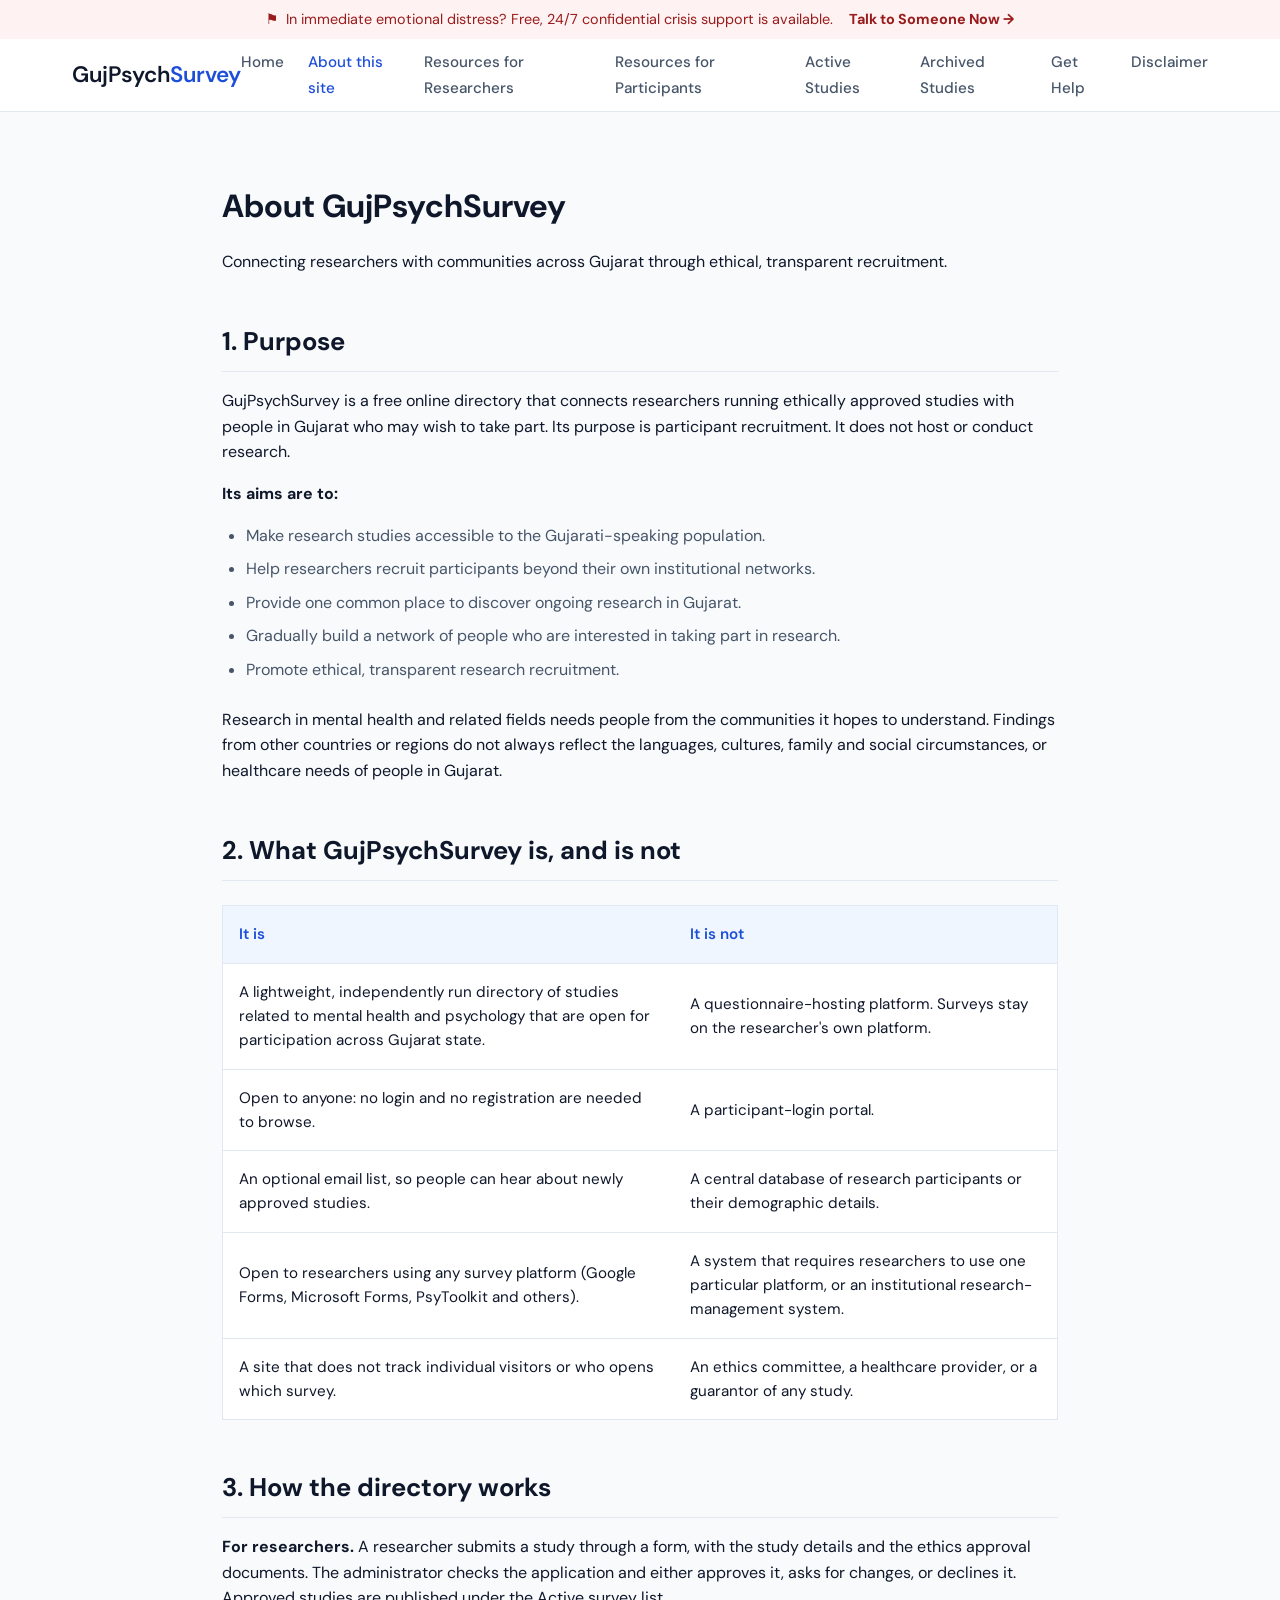
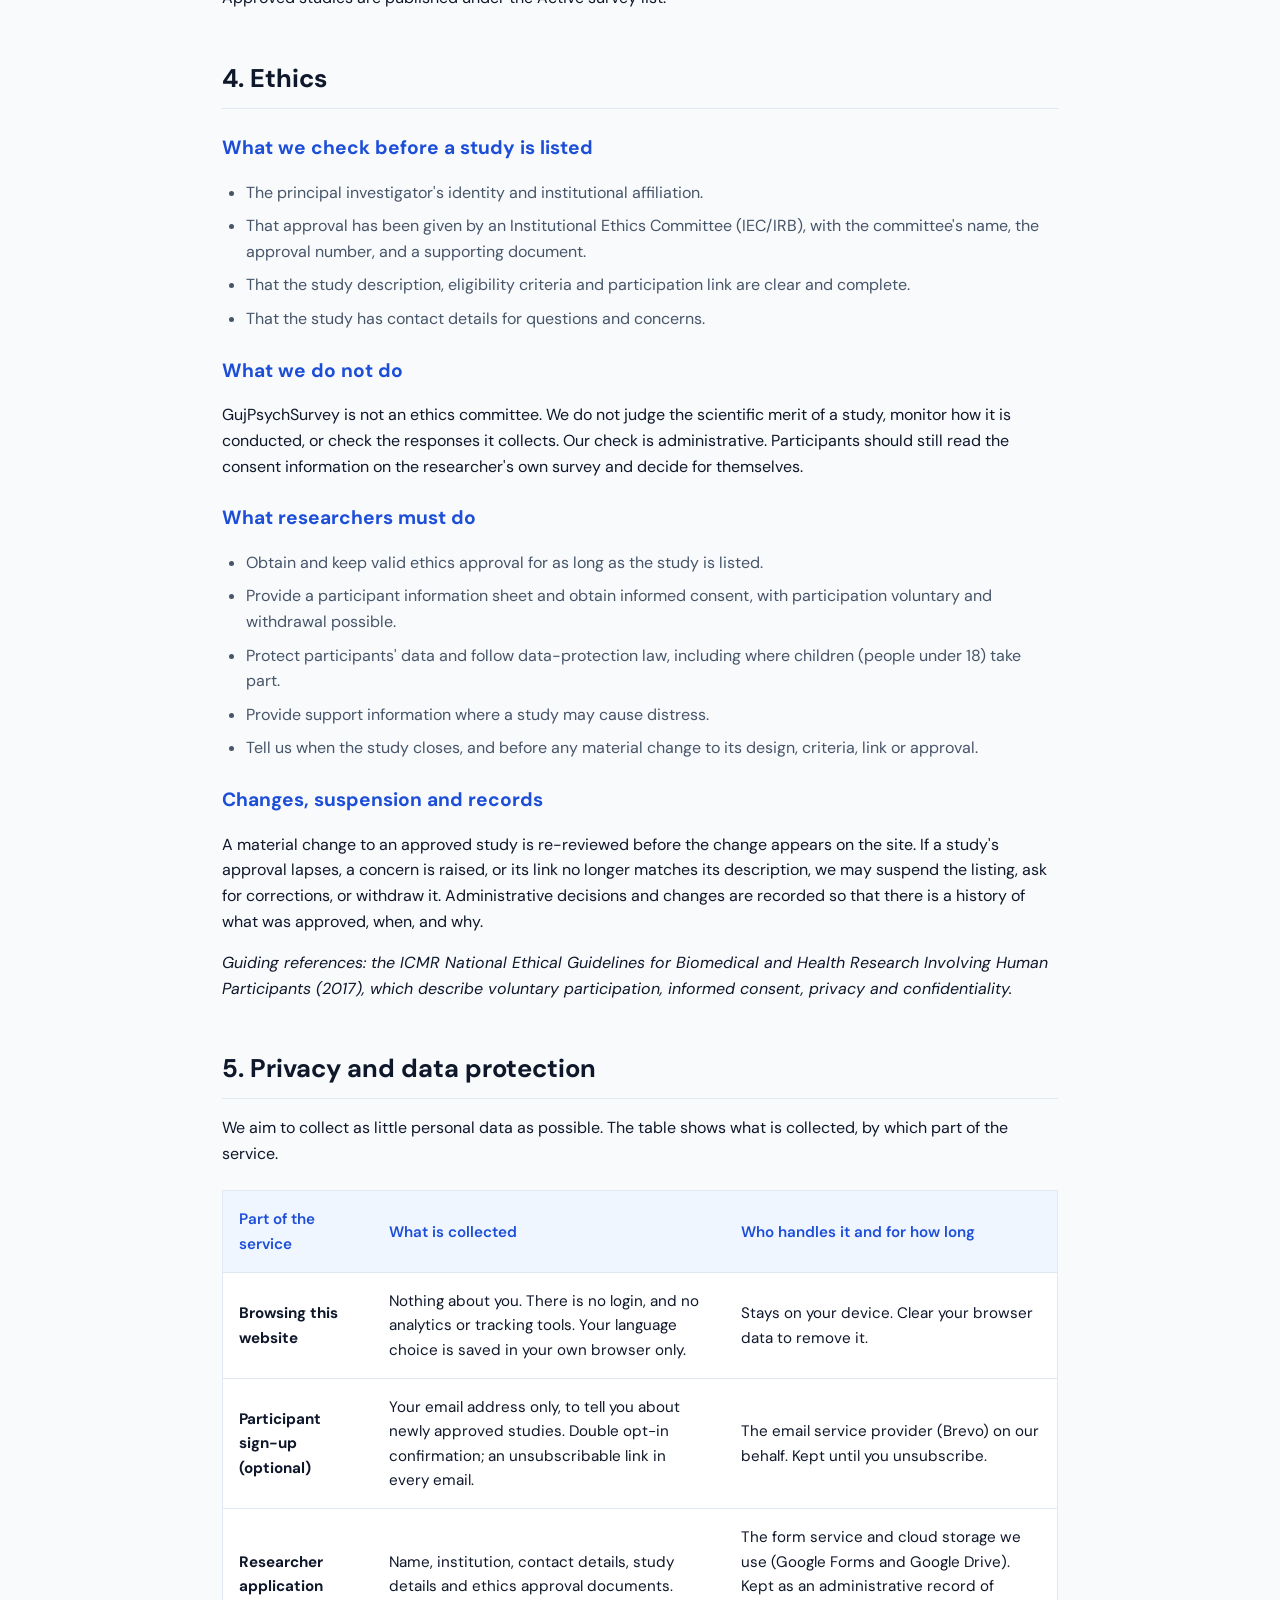
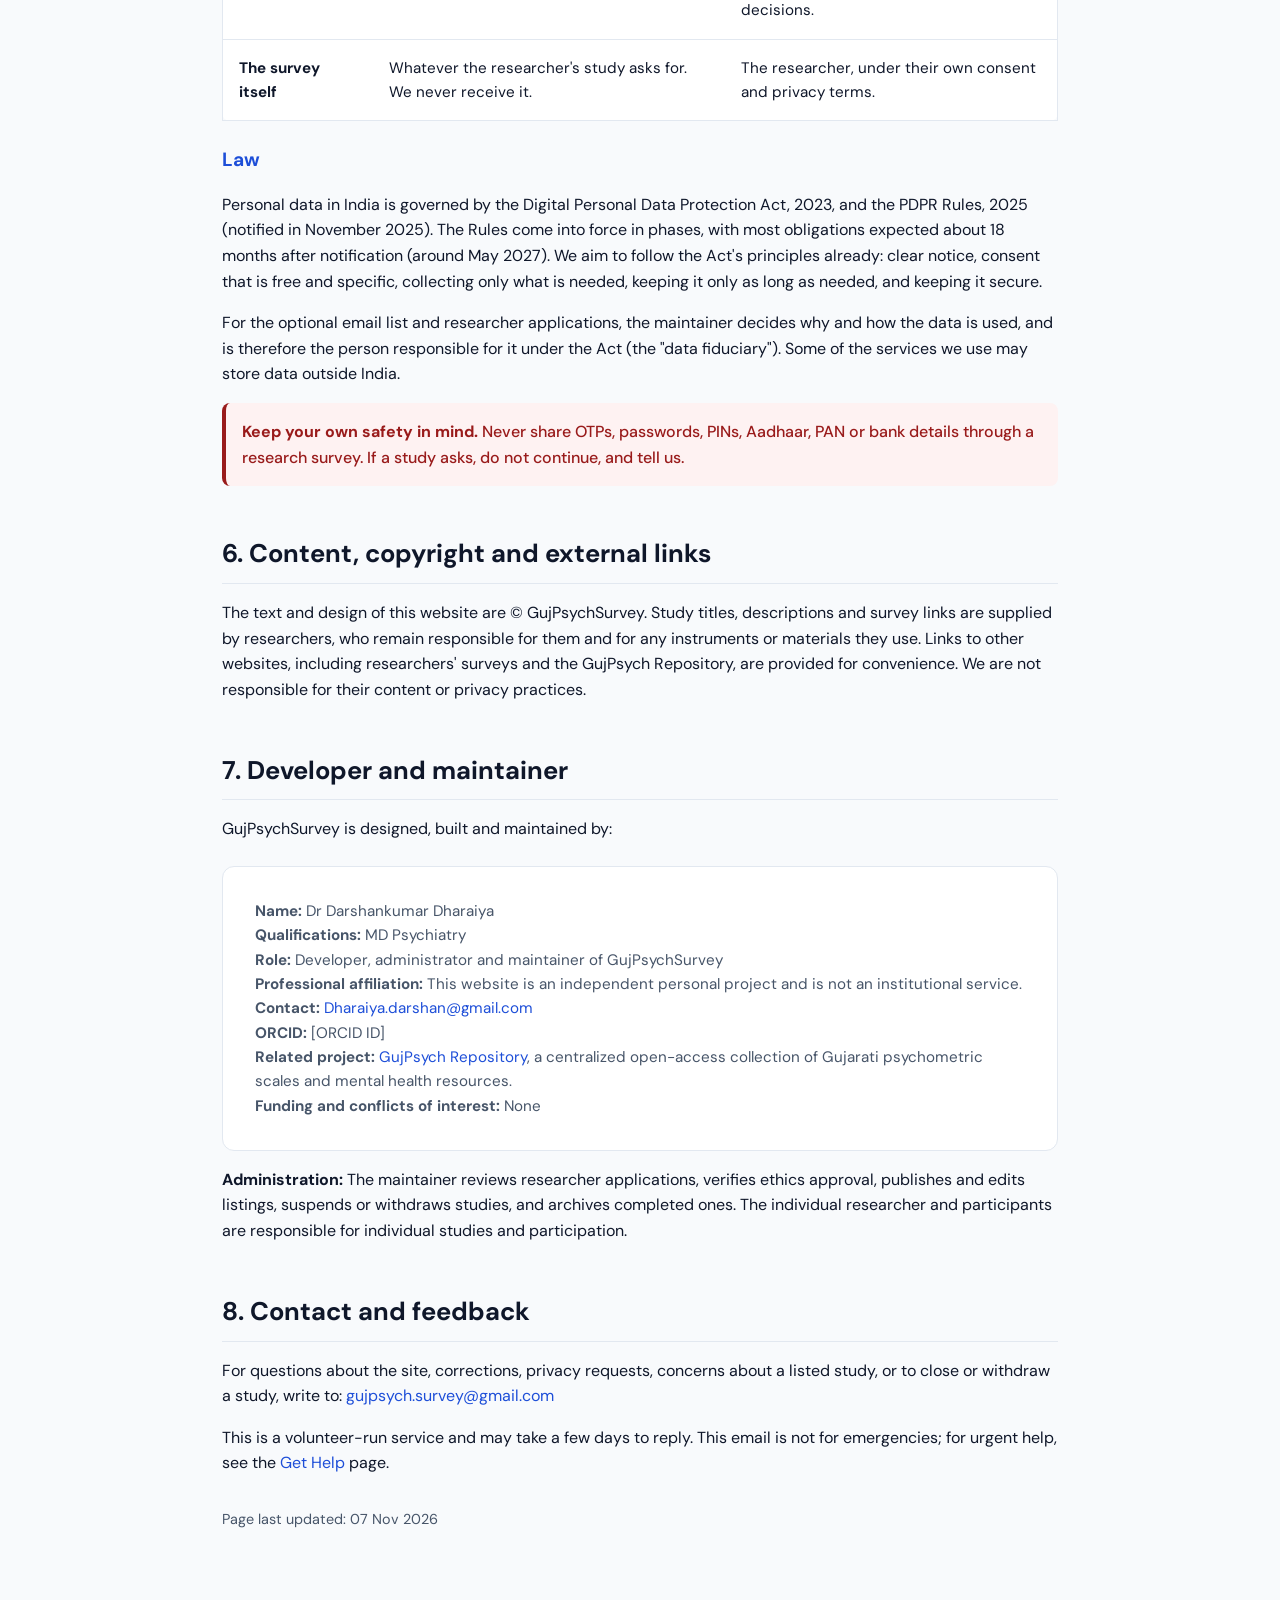
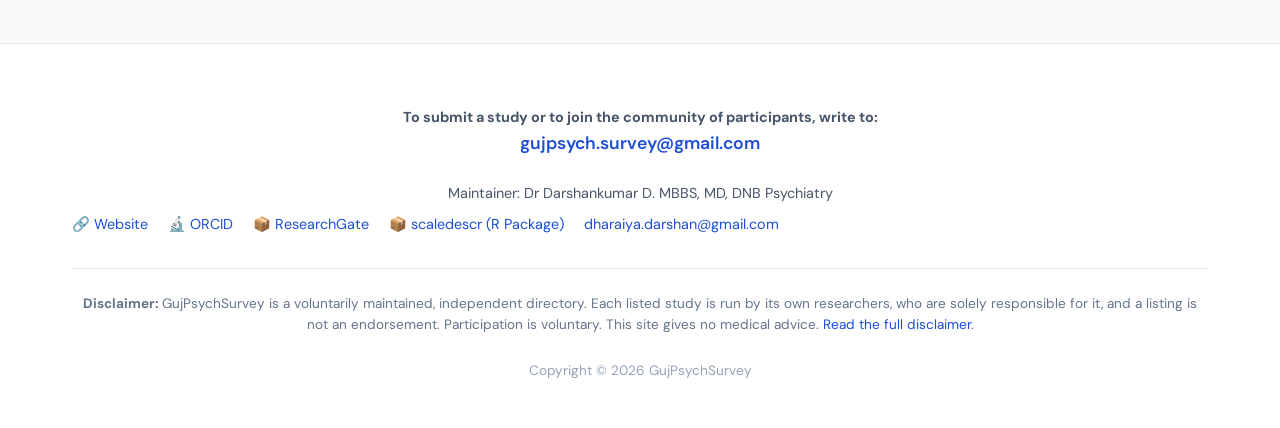
==== about.html @ 5567e86e "site_V_2 trial deployment" ====
<!DOCTYPE html>
<html lang="en">
<head>
<meta charset="UTF-8">
<meta name="viewport" content="width=device-width, initial-scale=1.0">
<title>About This Site — GujPsychSurvey</title>
<link rel="preconnect" href="https://fonts.googleapis.com">
<link rel="preconnect" href="https://fonts.gstatic.com" crossorigin>
<link href="https://fonts.googleapis.com/css2?family=DM+Sans:wght@300;400;500;600;700&display=swap" rel="stylesheet">
<link rel="stylesheet" href="styles.css">
<style>
  /* Custom styles just for the About page to handle tables and lists */
  .content-section { margin-bottom: 3rem; }
  .content-section h2 { font-size: 1.6rem; color: var(--ink); margin-bottom: 1rem; border-bottom: 1px solid var(--line); padding-bottom: 0.5rem; }
  .content-section h3 { font-size: 1.2rem; color: var(--accent); margin-top: 1.5rem; margin-bottom: 0.5rem; }
  .content-section ul { margin-bottom: 1.5rem; padding-left: 1.5rem; color: var(--muted); }
  .content-section li { margin-bottom: 0.5rem; }
  
  /* Responsive Table Styling */
  .table-wrapper { overflow-x: auto; margin: 1.5rem 0; }
  .data-table { width: 100%; border-collapse: collapse; background: var(--surface); border: 1px solid var(--line); border-radius: 8px; }
  .data-table th, .data-table td { padding: 1rem; text-align: left; border-bottom: 1px solid var(--line); font-size: 0.95rem; }
  .data-table th { background: var(--accent-soft); color: var(--accent); font-weight: 600; }
  .data-table tr:last-child td { border-bottom: none; }
</style>
</head>
<body>

<!-- HEADER -->
<div id="nav-placeholder"></div>

<!-- MAIN CONTENT -->
<main>
  <div class="container" style="padding-top: 3rem; padding-bottom: 4rem; max-width: 900px;">
    
    <h1 style="color: var(--ink); margin-bottom: 0.5rem;">About GujPsychSurvey</h1>
    <p class="lead" style="margin-bottom: 3rem;">Connecting researchers with communities across Gujarat through ethical, transparent recruitment.</p>

    <!-- 1. Purpose -->
    <div class="content-section">
      <h2>1. Purpose</h2>
      <p>GujPsychSurvey is a free online directory that connects researchers running ethically approved studies with people in Gujarat who may wish to take part. Its purpose is participant recruitment. It does not host or conduct research.</p>
      <p><strong>Its aims are to:</strong></p>
      <ul>
        <li>Make research studies accessible to the Gujarati-speaking population.</li>
        <li>Help researchers recruit participants beyond their own institutional networks.</li>
        <li>Provide one common place to discover ongoing research in Gujarat.</li>
        <li>Gradually build a network of people who are interested in taking part in research.</li>
        <li>Promote ethical, transparent research recruitment.</li>
      </ul>
      <p>Research in mental health and related fields needs people from the communities it hopes to understand. Findings from other countries or regions do not always reflect the languages, cultures, family and social circumstances, or healthcare needs of people in Gujarat.</p>
    </div>

    <!-- 2. What it is and is not -->
    <div class="content-section">
      <h2>2. What GujPsychSurvey is, and is not</h2>
      <div class="table-wrapper">
        <table class="data-table">
          <thead>
            <tr>
              <th>It is</th>
              <th>It is not</th>
            </tr>
          </thead>
          <tbody>
            <tr>
              <td>A lightweight, independently run directory of studies related to mental health and psychology that are open for participation across Gujarat state.</td>
              <td>A questionnaire-hosting platform. Surveys stay on the researcher's own platform.</td>
            </tr>
            <tr>
              <td>Open to anyone: no login and no registration are needed to browse.</td>
              <td>A participant-login portal.</td>
            </tr>
            <tr>
              <td>An optional email list, so people can hear about newly approved studies.</td>
              <td>A central database of research participants or their demographic details.</td>
            </tr>
            <tr>
              <td>Open to researchers using any survey platform (Google Forms, Microsoft Forms, PsyToolkit and others).</td>
              <td>A system that requires researchers to use one particular platform, or an institutional research-management system.</td>
            </tr>
            <tr>
              <td>A site that does not track individual visitors or who opens which survey.</td>
              <td>An ethics committee, a healthcare provider, or a guarantor of any study.</td>
            </tr>
          </tbody>
        </table>
      </div>
    </div>

    <!-- 3. How it works -->
    <div class="content-section">
      <h2>3. How the directory works</h2>
      <p><strong>For researchers.</strong> A researcher submits a study through a form, with the study details and the ethics approval documents. The administrator checks the application and either approves it, asks for changes, or declines it. Approved studies are published under the Active survey list.</p>
    </div>

    <!-- 4. Ethics -->
    <div class="content-section">
      <h2>4. Ethics</h2>
      
      <h3>What we check before a study is listed</h3>
      <ul>
        <li>The principal investigator's identity and institutional affiliation.</li>
        <li>That approval has been given by an Institutional Ethics Committee (IEC/IRB), with the committee's name, the approval number, and a supporting document.</li>
        <li>That the study description, eligibility criteria and participation link are clear and complete.</li>
        <li>That the study has contact details for questions and concerns.</li>
      </ul>

      <h3>What we do not do</h3>
      <p>GujPsychSurvey is not an ethics committee. We do not judge the scientific merit of a study, monitor how it is conducted, or check the responses it collects. Our check is administrative. Participants should still read the consent information on the researcher's own survey and decide for themselves.</p>

      <h3>What researchers must do</h3>
      <ul>
        <li>Obtain and keep valid ethics approval for as long as the study is listed.</li>
        <li>Provide a participant information sheet and obtain informed consent, with participation voluntary and withdrawal possible.</li>
        <li>Protect participants' data and follow data-protection law, including where children (people under 18) take part.</li>
        <li>Provide support information where a study may cause distress.</li>
        <li>Tell us when the study closes, and before any material change to its design, criteria, link or approval.</li>
      </ul>

      <h3>Changes, suspension and records</h3>
      <p>A material change to an approved study is re-reviewed before the change appears on the site. If a study's approval lapses, a concern is raised, or its link no longer matches its description, we may suspend the listing, ask for corrections, or withdraw it. Administrative decisions and changes are recorded so that there is a history of what was approved, when, and why.</p>
      <p><em>Guiding references: the ICMR National Ethical Guidelines for Biomedical and Health Research Involving Human Participants (2017), which describe voluntary participation, informed consent, privacy and confidentiality.</em></p>
    </div>

    <!-- 5. Privacy -->
    <div class="content-section">
      <h2>5. Privacy and data protection</h2>
      <p>We aim to collect as little personal data as possible. The table shows what is collected, by which part of the service.</p>
      
      <div class="table-wrapper">
        <table class="data-table">
          <thead>
            <tr>
              <th>Part of the service</th>
              <th>What is collected</th>
              <th>Who handles it and for how long</th>
            </tr>
          </thead>
          <tbody>
            <tr>
              <td><strong>Browsing this website</strong></td>
              <td>Nothing about you. There is no login, and no analytics or tracking tools. Your language choice is saved in your own browser only.</td>
              <td>Stays on your device. Clear your browser data to remove it.</td>
            </tr>
            <tr>
              <td><strong>Participant sign-up (optional)</strong></td>
              <td>Your email address only, to tell you about newly approved studies. Double opt-in confirmation; an unsubscribable link in every email.</td>
              <td>The email service provider (Brevo) on our behalf. Kept until you unsubscribe.</td>
            </tr>
            <tr>
              <td><strong>Researcher application</strong></td>
              <td>Name, institution, contact details, study details and ethics approval documents.</td>
              <td>The form service and cloud storage we use (Google Forms and Google Drive). Kept as an administrative record of decisions.</td>
            </tr>
            <tr>
              <td><strong>The survey itself</strong></td>
              <td>Whatever the researcher's study asks for. We never receive it.</td>
              <td>The researcher, under their own consent and privacy terms.</td>
            </tr>
          </tbody>
        </table>
      </div>

      <h3>Law</h3>
      <p>Personal data in India is governed by the Digital Personal Data Protection Act, 2023, and the PDPR Rules, 2025 (notified in November 2025). The Rules come into force in phases, with most obligations expected about 18 months after notification (around May 2027). We aim to follow the Act's principles already: clear notice, consent that is free and specific, collecting only what is needed, keeping it only as long as needed, and keeping it secure.</p>
      <p>For the optional email list and researcher applications, the maintainer decides why and how the data is used, and is therefore the person responsible for it under the Act (the "data fiduciary"). Some of the services we use may store data outside India.</p>
      
      <div style="background: var(--alert-bg); padding: 1rem; border-radius: 8px; border-left: 4px solid var(--alert-ink); margin-top: 1rem;">
        <p style="margin: 0; color: var(--alert-ink); font-weight: 500;"><strong>Keep your own safety in mind.</strong> Never share OTPs, passwords, PINs, Aadhaar, PAN or bank details through a research survey. If a study asks, do not continue, and tell us.</p>
      </div>
    </div>

    <!-- 7. Content & Links -->
    <div class="content-section">
      <h2>6. Content, copyright and external links</h2>
      <p>The text and design of this website are © GujPsychSurvey. Study titles, descriptions and survey links are supplied by researchers, who remain responsible for them and for any instruments or materials they use. Links to other websites, including researchers' surveys and the GujPsych Repository, are provided for convenience. We are not responsible for their content or privacy practices.</p>
    </div>

    <!-- 8. Developer -->
    <div class="content-section">
      <h2>7. Developer and maintainer</h2>
      <p>GujPsychSurvey is designed, built and maintained by:</p>
      
      <div class="step-card" style="margin-top: 1.5rem;">
        <p><strong>Name:</strong> Dr Darshankumar Dharaiya</p>
        <p><strong>Qualifications:</strong> MD Psychiatry</p>
        <p><strong>Role:</strong> Developer, administrator and maintainer of GujPsychSurvey</p>
        <p><strong>Professional affiliation:</strong> This website is an independent personal project and is not an institutional service.</p>
        <p><strong>Contact:</strong> <a href="mailto:Dharaiya.darshan@gmail.com">Dharaiya.darshan@gmail.com</a></p>
        <p><strong>ORCID:</strong> [ORCID ID]</p>
        <p><strong>Related project:</strong> <a href="https://www.gujpsych-repository.com/" target="_blank" rel="noopener">GujPsych Repository</a>, a centralized open-access collection of Gujarati psychometric scales and mental health resources.</p>
        <p><strong>Funding and conflicts of interest:</strong> None</p>
      </div>

      <p style="margin-top: 1rem;"><strong>Administration:</strong> The maintainer reviews researcher applications, verifies ethics approval, publishes and edits listings, suspends or withdraws studies, and archives completed ones. The individual researcher and participants are responsible for individual studies and participation.</p>
    </div>

    <!-- 9. Contact -->
    <div class="content-section">
      <h2>8. Contact and feedback</h2>
      <p>For questions about the site, corrections, privacy requests, concerns about a listed study, or to close or withdraw a study, write to: <a href="mailto:gujpsych.survey@gmail.com">gujpsych.survey@gmail.com</a></p>
      <p>This is a volunteer-run service and may take a few days to reply. This email is not for emergencies; for urgent help, see the <a href="get-help.html">Get Help</a> page.</p>
      <p style="font-size: 0.9rem; color: var(--muted); margin-top: 2rem;">Page last updated: 07 Nov 2026</p>
    </div>

  </div>
</main>

<!-- FOOTER -->
<div id="footer-placeholder"></div>

<!-- Standard Script -->
<script src="script.js"></script>
</body>
</html>
---- styles.css ----
/* ------------------------------------------------------------------
   GujPsychSurvey — Modern Clinical Portal Theme
------------------------------------------------------------------- */
:root {
  /* Colors from screenshot */
  --bg: #f8fafc;            /* Very light cool gray background */
  --surface: #ffffff;
  --ink: #0f172a;           /* Dark navy for headings */
  --muted: #475569;         /* Slate gray for text */
  --accent: #1d4ed8;        /* Clinical blue for primary buttons */
  --accent-hover: #1e40af;
  --accent-soft: #eff6ff;   /* Light blue for tags/badges */
  --line: #e2e8f0;          /* Subtle borders */
  --alert-bg: #fef2f2;      /* Light red for urgent banner */
  --alert-ink: #991b1b;     /* Dark red text */
  
  /* Typography */
  --sans: "DM Sans", system-ui, -apple-system, sans-serif;
  --serif: "Cormorant Garamond", Georgia, serif; /* Kept for larger headings if needed */
  
  --radius: 12px;
  --maxw: 1200px;
}

*, *::before, *::after { box-sizing: border-box; }
html { scroll-behavior: smooth; }
body {
  margin: 0; background: var(--bg); color: var(--ink);
  font-family: var(--sans); font-size: 1rem; line-height: 1.6;
  -webkit-font-smoothing: antialiased;
}

a { color: var(--accent); text-decoration: none; }
a:hover { text-decoration: underline; }

.container { max-width: var(--maxw); margin: 0 auto; padding: 0 2rem; }

/* ---------- Top Alert Bar ---------- */
.top-alert {
  background: var(--alert-bg); color: var(--alert-ink);
  text-align: center; padding: 0.5rem 1rem; font-size: 0.9rem;
  display: flex; align-items: center; justify-content: center; gap: 0.5rem;
}

/* ---------- Header / Nav ---------- */
.site-header { 
  background: var(--surface); 
  border-bottom: 1px solid var(--line);
  position: sticky; top: 0; z-index: 50;
}
.nav-inner { display: flex; align-items: center; justify-content: space-between; min-height: 72px; }
.brand { font-size: 1.4rem; font-weight: 600; color: var(--ink); text-decoration: none; }
.brand em { color: var(--accent); font-style: normal; }

#main-nav ul { display: flex; gap: 1.5rem; list-style: none; margin: 0; padding: 0; }
#main-nav a { color: var(--muted); font-weight: 500; font-size: 0.95rem; text-decoration: none; }
#main-nav a:hover, #main-nav a[aria-current="page"] { color: var(--accent); }
.hamburger { display: none; background: none; border: none; cursor: pointer; }

/* ---------- Hero Section ---------- */
.hero { 
  display: grid; grid-template-columns: 1.2fr 0.8fr; gap: 3rem; 
  padding: 4rem 0; align-items: center; 
}
.hero-tag {
  display: inline-flex; align-items: center; gap: 0.5rem;
  background: var(--accent-soft); color: var(--accent);
  font-size: 0.85rem; font-weight: 600; padding: 0.4rem 1rem; 
  border-radius: 999px; margin-bottom: 1.5rem; border: 1px solid #bfdbfe;
}
.hero h1 { font-size: clamp(2.2rem, 4vw, 3.2rem); line-height: 1.15; margin: 0 0 1rem; font-weight: 700; letter-spacing: -0.02em; }
.hero p.lead { font-size: 1.15rem; color: var(--muted); margin: 0 0 2rem; max-width: 90%; }
.hero-actions { display: flex; gap: 1rem; flex-wrap: wrap; margin-bottom: 1.5rem; }

/* Buttons */
.btn-primary, .btn-secondary {
  display: inline-flex; align-items: center; justify-content: center;
  padding: 0.75rem 1.5rem; border-radius: 8px; font-weight: 600;
  text-decoration: none; transition: all 0.2s; font-size: 1rem;
}
.btn-primary { background: var(--accent); color: #fff; border: 1px solid var(--accent); }
.btn-primary:hover { background: var(--accent-hover); text-decoration: none; }
.btn-secondary { background: transparent; color: var(--accent); border: 1px solid var(--accent); }
.btn-secondary:hover { background: var(--accent-soft); text-decoration: none; }

.hero-badges { display: flex; gap: 1rem; font-size: 0.85rem; color: var(--muted); }
.hero-badges span { display: flex; align-items: center; gap: 0.4rem; }
.hero-badges span::before { content: "✓"; color: #10b981; font-weight: bold; }

/* Mockup Abstract Block (Right side of hero) */
.hero-mockup {
  background: var(--surface); border: 1px solid var(--line);
  border-radius: var(--radius); padding: 1.5rem; box-shadow: 0 4px 6px -1px rgba(0,0,0,0.05);
}
.mockup-bar { height: 12px; background: var(--line); border-radius: 4px; margin-bottom: 1rem; }
.mockup-bar.w-75 { width: 75%; }
.mockup-bar.w-50 { width: 50%; }
.mockup-bar.w-100 { width: 100%; }
.mockup-meta { display: flex; justify-content: space-between; font-size: 0.75rem; color: var(--muted); margin-top: 1.5rem; }

/* ---------- Stats Grid ---------- */
.stats-section { padding: 2rem 0; border-top: 1px solid var(--line); border-bottom: 1px solid var(--line); background: var(--surface); }
.stats-grid { display: grid; grid-template-columns: repeat(4, 1fr); gap: 1.5rem; text-align: center; }
.stat-card { padding: 1rem; }
.stat-number { font-size: 2rem; font-weight: 700; color: var(--accent); line-height: 1; margin-bottom: 0.5rem; }
.stat-label { font-size: 0.9rem; color: var(--muted); font-weight: 500; }

/* ---------- Search Bar ---------- */
.search-section { padding: 3rem 0; text-align: center; }
.search-section h3 { margin-bottom: 1rem; font-weight: 600; }
.search-wrapper { 
  display: flex; max-width: 700px; margin: 0 auto; 
  background: var(--surface); border: 1px solid var(--line); 
  border-radius: 999px; padding: 0.5rem; box-shadow: 0 2px 4px rgba(0,0,0,0.02);
}
.search-wrapper input { 
  flex: 1; border: none; background: transparent; padding: 0.75rem 1rem; 
  font-size: 1rem; outline: none; font-family: inherit;
}
.search-wrapper button { padding: 0.75rem 2rem; border-radius: 999px; }

/* ---------- How It Works ---------- */
.how-it-works { padding: 4rem 0; }
.section-title { text-align: center; margin-bottom: 3rem; }
.section-title h2 { font-size: 1.8rem; margin-bottom: 0.5rem; }
.section-title p { color: var(--muted); font-size: 1.1rem; }
.steps-grid { display: grid; grid-template-columns: repeat(3, 1fr); gap: 2rem; }
.step-card {
  background: var(--surface); border: 1px solid var(--line);
  border-radius: var(--radius); padding: 2rem; position: relative;
}
.step-num {
  width: 32px; height: 32px; background: var(--accent-soft); color: var(--accent);
  border-radius: 50%; display: flex; align-items: center; justify-content: center;
  font-weight: 700; margin-bottom: 1rem;
}
.step-card h3 { font-size: 1.2rem; margin: 0 0 0.5rem; }
.step-card p { font-size: 0.95rem; color: var(--muted); margin: 0; }

/* ---------- Featured Research ---------- */
.featured-section { padding: 3rem 0 5rem; border-top: 1px solid var(--line); }
.featured-header { display: flex; justify-content: space-between; align-items: flex-end; margin-bottom: 2rem; }
.featured-header h2 { margin: 0 0 0.5rem; font-size: 1.8rem; }
.featured-header p { margin: 0; color: var(--muted); }
.featured-header a { font-weight: 500; font-size: 0.95rem; }
.empty-state { 
  background: var(--surface); border: 1px dashed var(--line); 
  border-radius: var(--radius); padding: 3rem; text-align: center; color: var(--muted); 
}

/* ---------- Footer ---------- */
.site-footer { background: var(--surface); border-top: 1px solid var(--line); padding: 3rem 0; text-align: center; color: var(--muted); font-size: 0.9rem; }

/* Responsive */
@media (max-width: 900px) {
  .hero { grid-template-columns: 1fr; text-align: center; }
  .hero-badges { justify-content: center; }
  .hero-actions { justify-content: center; }
  .hero-mockup { display: none; }
  .stats-grid { grid-template-columns: repeat(2, 1fr); }
  .steps-grid { grid-template-columns: 1fr; }
  .featured-header { flex-direction: column; align-items: flex-start; gap: 1rem; }
}

@media (max-width: 768px) {
  .hamburger { display: block; }
  #main-nav { display: none; position: absolute; top: 100%; left: 0; right: 0; background: var(--surface); padding: 1rem; border-bottom: 1px solid var(--line); }
  #main-nav.open { display: block; }
  #main-nav ul { flex-direction: column; gap: 1rem; }
}

/* ---------- Footer ---------- */
.site-footer { 
  background: var(--surface); 
  border-top: 1px solid var(--line); 
  padding: 3rem 0 2rem; 
  color: var(--muted); 
  font-size: 0.9rem; 
  line-height: 1.6;
}

.site-footer a { 
  color: var(--accent); 
  text-decoration: none; 
}
.site-footer a:hover { 
  text-decoration: underline; 
}

.footer-top {
  margin-bottom: 1.5rem;
}

.footer-email {
  font-size: 1.1rem;
  font-weight: 600;
}

.footer-maintainer {
  margin-bottom: 1.5rem;
  padding-bottom: 1.5rem;
  border-bottom: 1px solid var(--line);
}

.footer-maintainer p {
  margin: 0 0 0.5rem 0;
}

.footer-links { 
  display: flex; 
  flex-wrap: wrap; 
  gap: 0.75rem 1.25rem; 
  margin-top: 0.5rem;
}

.footer-disclaimer {
  font-size: 0.85rem;
  color: #64748b; /* Slightly lighter gray for legal text */
  margin-bottom: 1.5rem;
}

.footer-bottom {
  text-align: center;
  font-size: 0.85rem;
  color: #94a3b8;
}
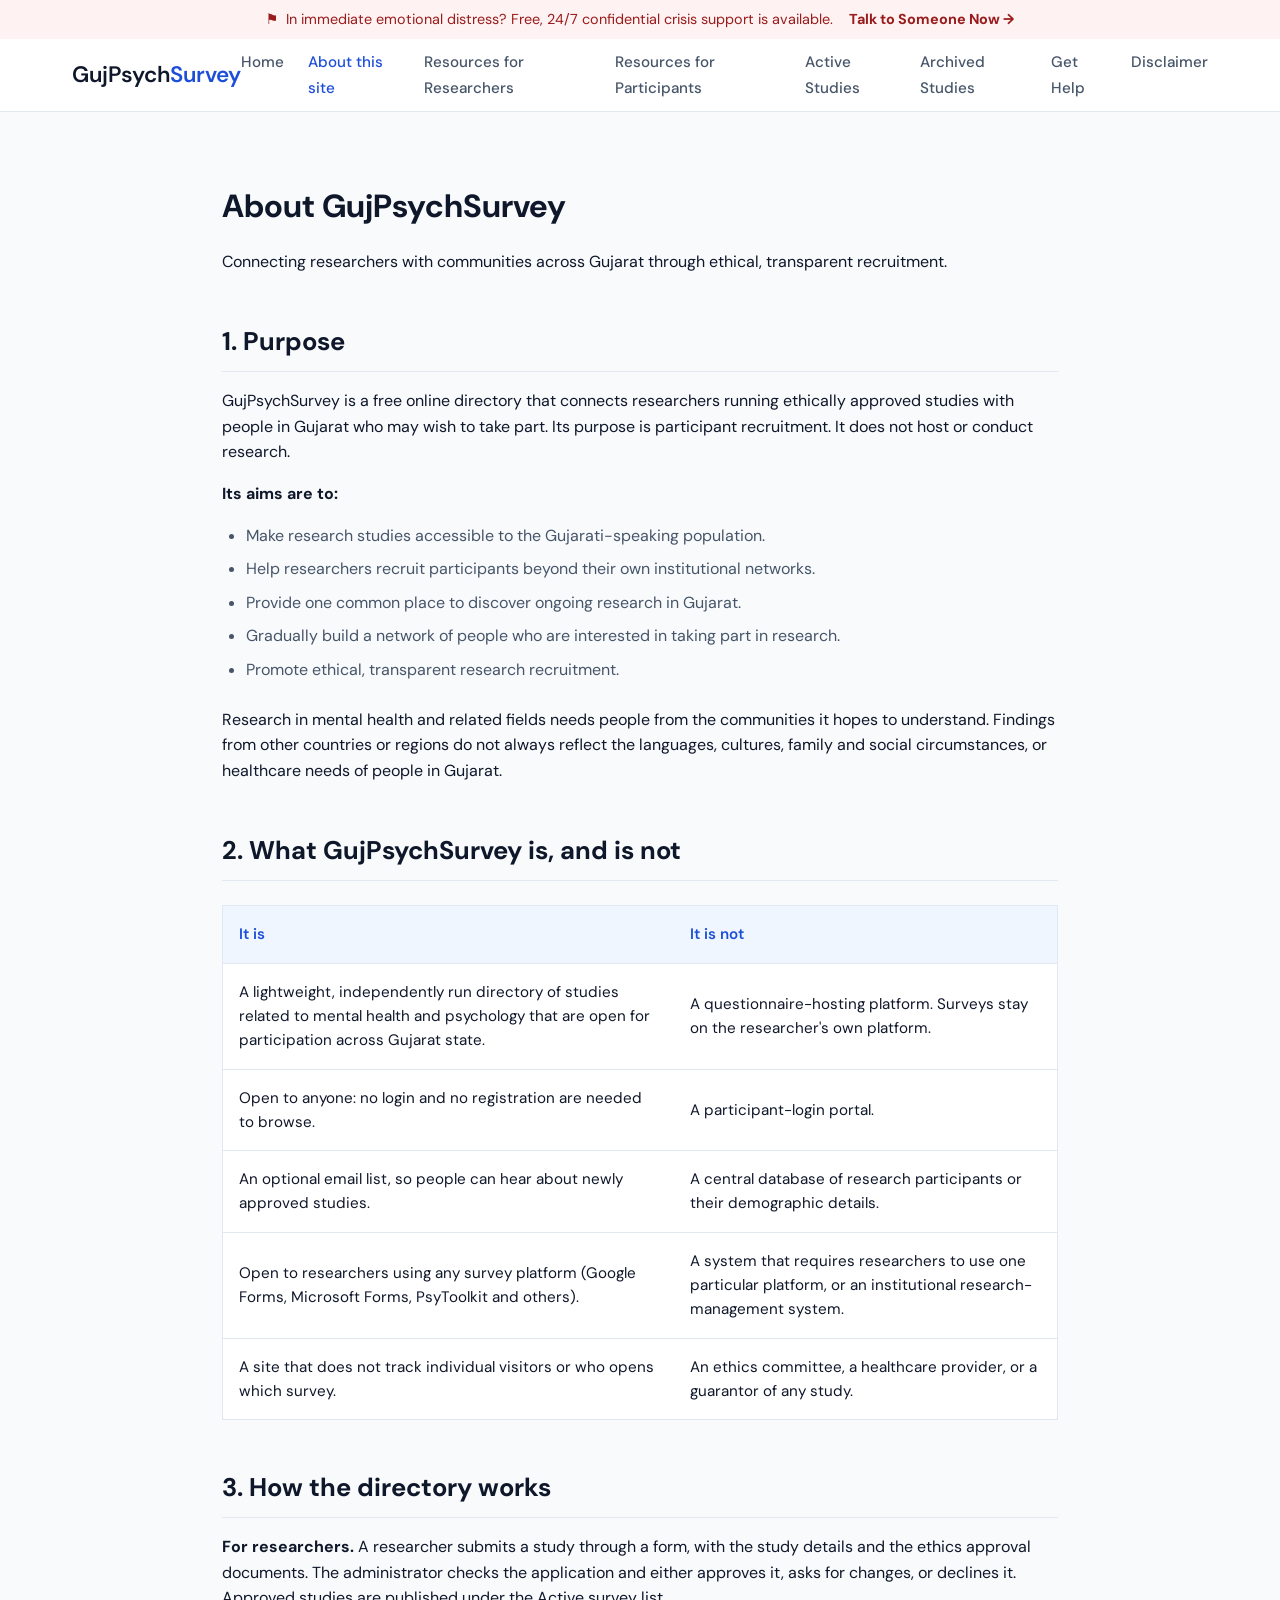
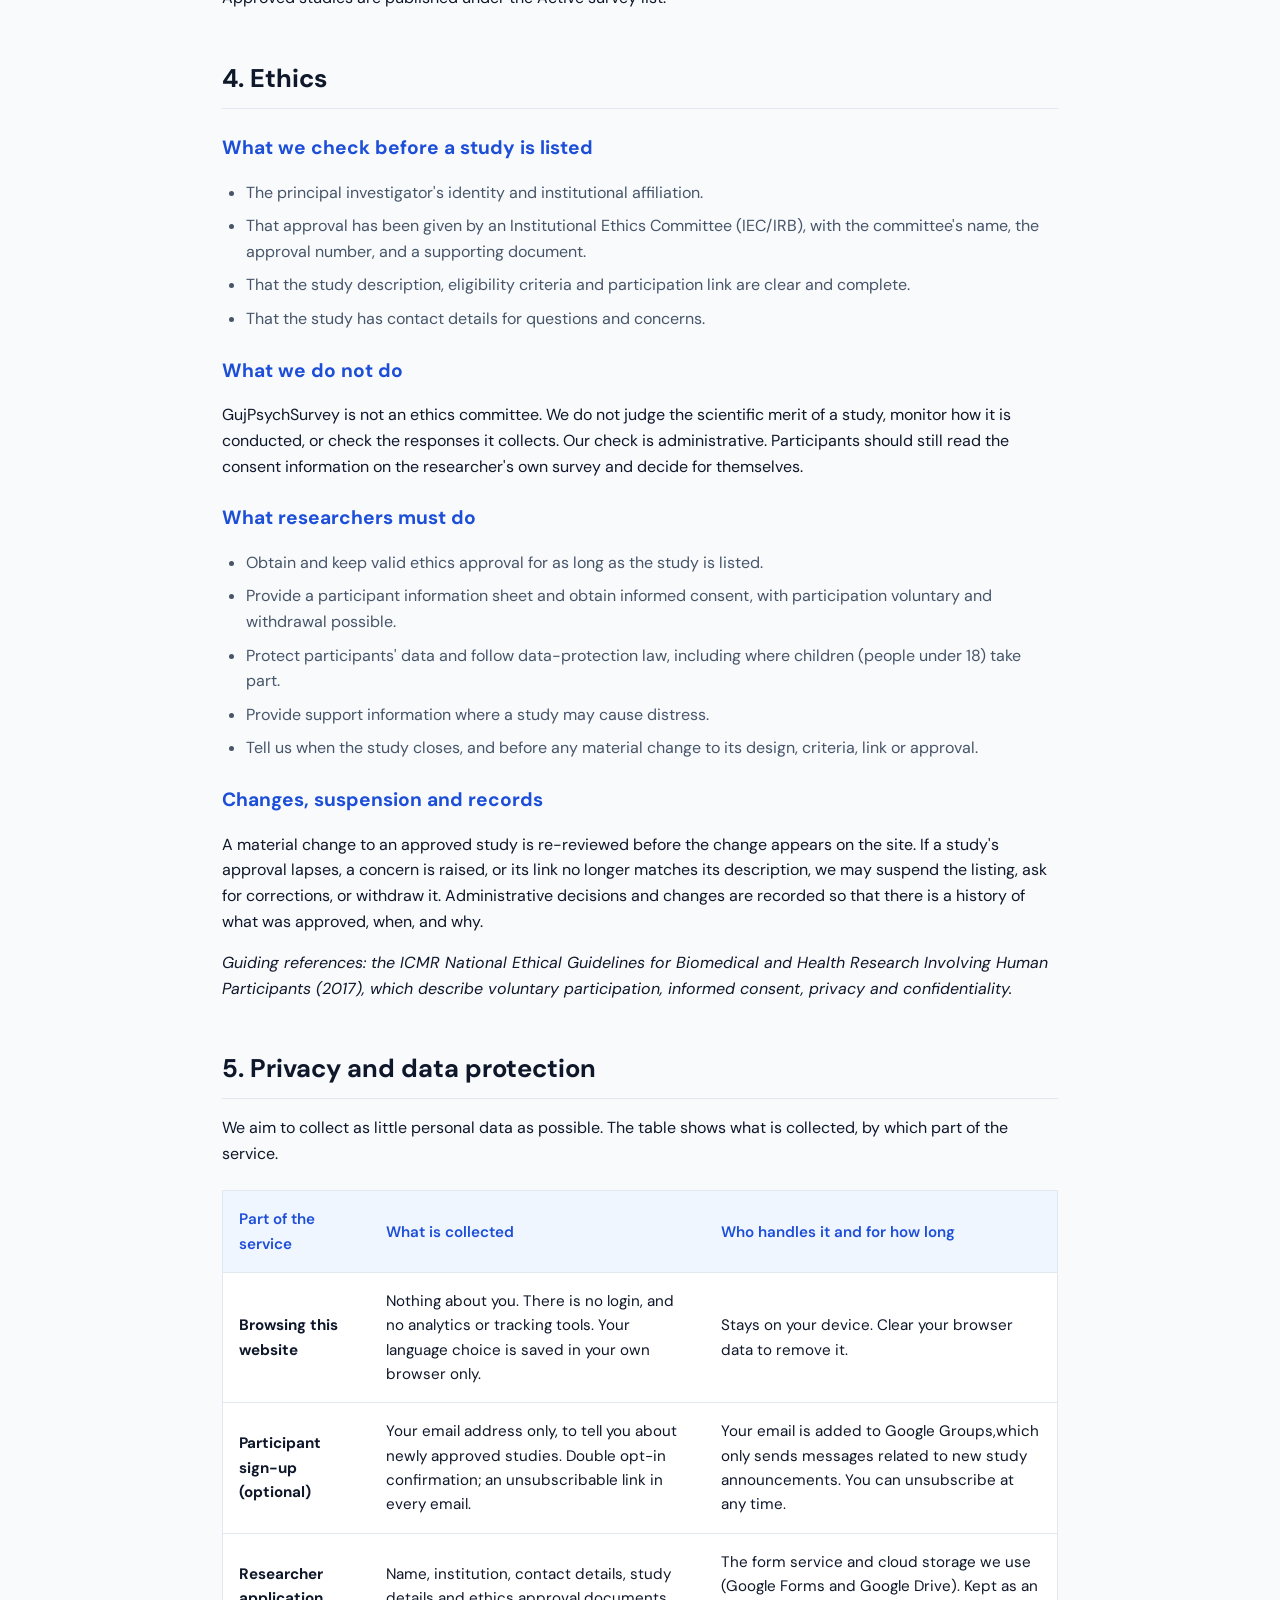
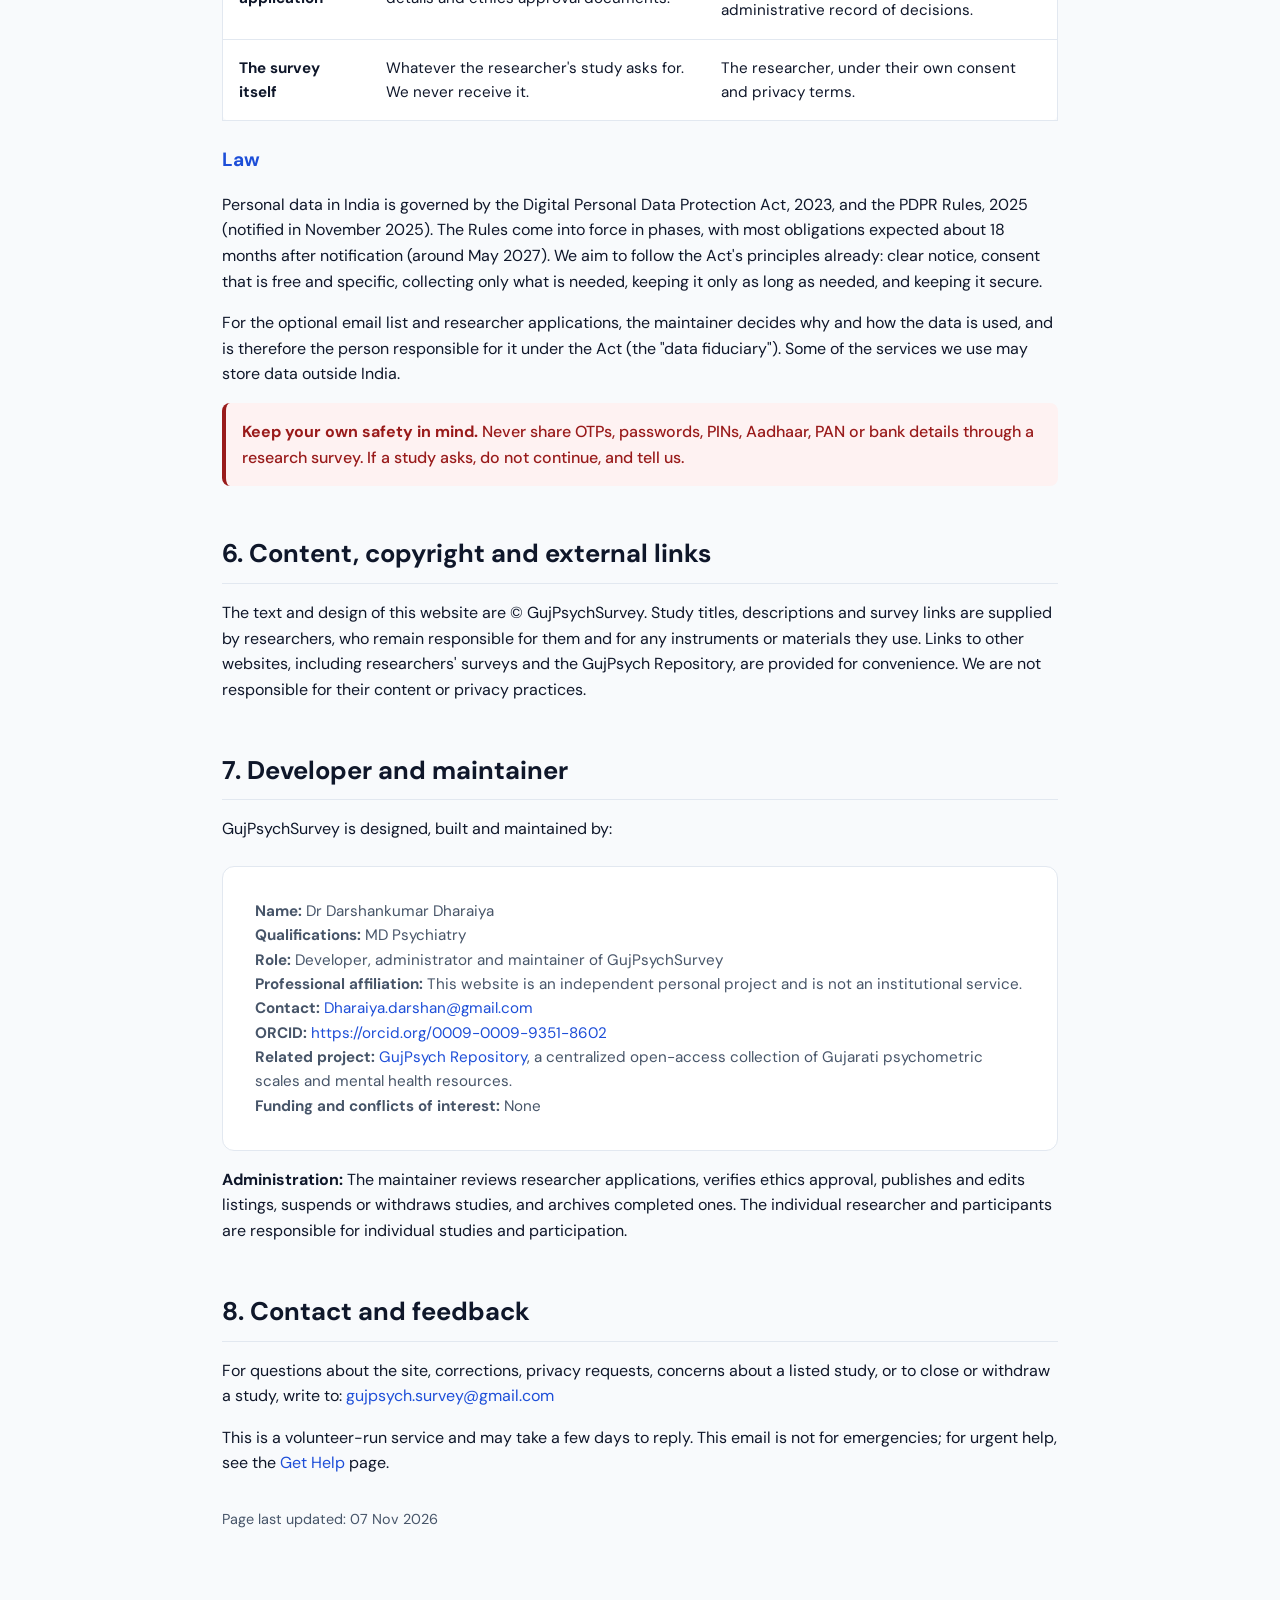
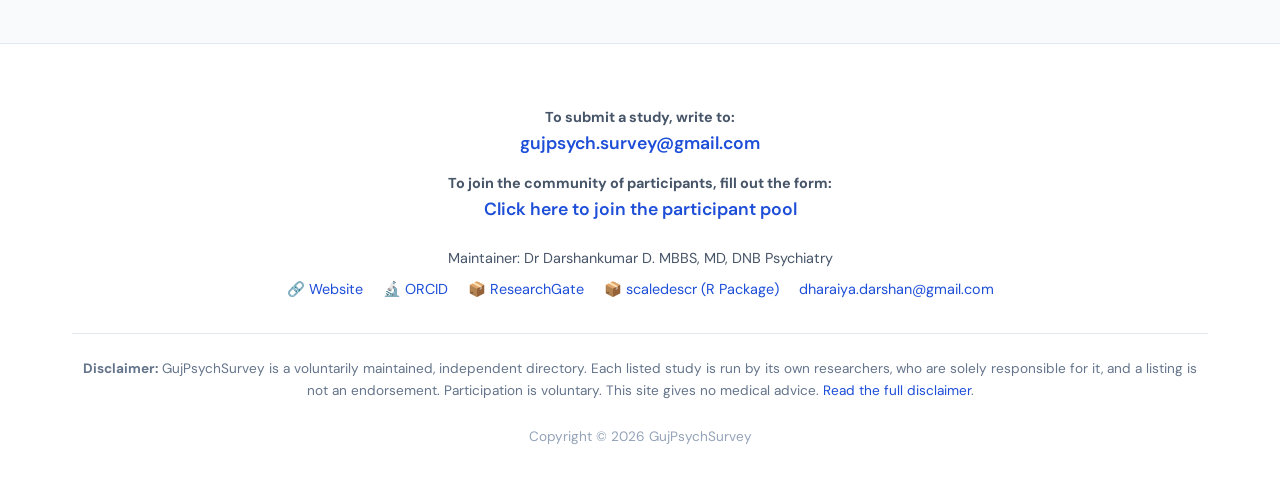
==== commit 6d911d54: "ORCID ID and Info for participant ORCID ID link in both, Info for participant table edited in about" ====
--- a/about.html
+++ b/about.html
@@ -146,7 +146,7 @@
             <tr>
               <td><strong>Participant sign-up (optional)</strong></td>
               <td>Your email address only, to tell you about newly approved studies. Double opt-in confirmation; an unsubscribable link in every email.</td>
-              <td>The email service provider (Brevo) on our behalf. Kept until you unsubscribe.</td>
+              <td>Your email is added to Google Groups,which only sends messages related to new study announcements. You can unsubscribe at any time.</td>
             </tr>
             <tr>
               <td><strong>Researcher application</strong></td>
@@ -188,7 +188,7 @@
         <p><strong>Role:</strong> Developer, administrator and maintainer of GujPsychSurvey</p>
         <p><strong>Professional affiliation:</strong> This website is an independent personal project and is not an institutional service.</p>
         <p><strong>Contact:</strong> <a href="mailto:Dharaiya.darshan@gmail.com">Dharaiya.darshan@gmail.com</a></p>
-        <p><strong>ORCID:</strong> [ORCID ID]</p>
+        <p><strong>ORCID:</strong> <a href="https://orcid.org/0009-0009-9351-8602" target="_blank" rel="noopener">https://orcid.org/0009-0009-9351-8602</a></p>
         <p><strong>Related project:</strong> <a href="https://www.gujpsych-repository.com/" target="_blank" rel="noopener">GujPsych Repository</a>, a centralized open-access collection of Gujarati psychometric scales and mental health resources.</p>
         <p><strong>Funding and conflicts of interest:</strong> None</p>
       </div>
--- a/styles.css
+++ b/styles.css
@@ -59,8 +59,13 @@
 
 /* ---------- Hero Section ---------- */
 .hero { 
-  display: grid; grid-template-columns: 1.2fr 0.8fr; gap: 3rem; 
-  padding: 4rem 0; align-items: center; 
+  display: flex;
+  flex-direction: column;
+  align-items: center;
+  text-align: center;
+  padding: 4rem 0; 
+  max-width: 800px; /* This keeps the text from stretching too wide */
+  margin: 0 auto;   /* This centers the whole block on the page */
 }
 .hero-tag {
   display: inline-flex; align-items: center; gap: 0.5rem;
@@ -70,8 +75,13 @@
 }
 .hero h1 { font-size: clamp(2.2rem, 4vw, 3.2rem); line-height: 1.15; margin: 0 0 1rem; font-weight: 700; letter-spacing: -0.02em; }
 .hero p.lead { font-size: 1.15rem; color: var(--muted); margin: 0 0 2rem; max-width: 90%; }
-.hero-actions { display: flex; gap: 1rem; flex-wrap: wrap; margin-bottom: 1.5rem; }
-
+.hero-actions { 
+  display: flex; 
+  flex-wrap: wrap; 
+  gap: 1rem; 
+  margin-bottom: 1.5rem; 
+  justify-content: center; /* Centers the buttons */
+}
 /* Buttons */
 .btn-primary, .btn-secondary {
   display: inline-flex; align-items: center; justify-content: center;
@@ -124,7 +134,7 @@
 .section-title { text-align: center; margin-bottom: 3rem; }
 .section-title h2 { font-size: 1.8rem; margin-bottom: 0.5rem; }
 .section-title p { color: var(--muted); font-size: 1.1rem; }
-.steps-grid { display: grid; grid-template-columns: repeat(3, 1fr); gap: 2rem; }
+.steps-grid { display: grid; grid-template-columns: repeat(2, 1fr); gap: 2rem; }
 .step-card {
   background: var(--surface); border: 1px solid var(--line);
   border-radius: var(--radius); padding: 2rem; position: relative;
@@ -211,6 +221,7 @@
   flex-wrap: wrap; 
   gap: 0.75rem 1.25rem; 
   margin-top: 0.5rem;
+  justify-content: center; /* <-this brings links in centre */
 }
 
 .footer-disclaimer {
@@ -223,4 +234,104 @@
   text-align: center;
   font-size: 0.85rem;
   color: #94a3b8;
+}
+
+/* --- Mobile Header Fix --- */
+@media (max-width: 900px) {
+  /* Hide the text links */
+  #main-nav ul {
+    display: none; 
+    flex-direction: column;
+    width: 100%;
+    margin-top: 1rem;
+  }
+  
+  /* Show the links when the hamburger is clicked */
+  #main-nav.open ul {
+    display: flex;
+  }
+
+  /* Make the nav container drop down below the header */
+  #main-nav {
+    position: absolute;
+    top: 100%;
+    left: 0;
+    right: 0;
+    background: var(--surface);
+    padding: 1rem 2rem;
+    border-bottom: 1px solid var(--line);
+    box-shadow: 0 4px 6px -1px rgba(0,0,0,0.1);
+    display: none;
+  }
+
+  #main-nav.open {
+    display: block;
+  }
+
+  /* Show the hamburger button */
+  .hamburger {
+    display: block;
+  }
+}
+
+/* --- Responsive Header & Hamburger Menu --- */
+
+/* Hide hamburger on large screens */
+.hamburger {
+  display: none;
+  background: none;
+  border: none;
+  cursor: pointer;
+  padding: 0.5rem;
+}
+
+/* Hamburger lines styling */
+.hamburger span {
+  display: block;
+  width: 25px;
+  height: 3px;
+  background-color: var(--ink);
+  margin: 5px 0;
+  transition: 0.3s;
+}
+
+/* On screens smaller than 1060px (Tablets & Phones) */
+@media (max-width: 1060px) {
+  /* 1. Show the hamburger button */
+  .hamburger {
+    display: block;
+  }
+
+  /* 2. Hide the main navigation by default */
+  #main-nav {
+    display: none; 
+    position: absolute;
+    top: 100%;
+    left: 0;
+    right: 0;
+    background: var(--surface);
+    border-bottom: 1px solid var(--line);
+    box-shadow: 0 4px 6px -1px rgba(0,0,0,0.1);
+    padding: 1rem;
+  }
+
+  /* 3. Show the navigation when the 'open' class is added via JS */
+  #main-nav.open {
+    display: block;
+  }
+
+  /* 4. Make the links stack vertically instead of horizontally */
+  #main-nav ul {
+    flex-direction: column;
+    gap: 0.5rem;
+  }
+  
+  #main-nav ul li {
+    width: 100%;
+  }
+  
+  #main-nav ul li a {
+    display: block;
+    padding: 0.75rem 1rem;
+  }
 }
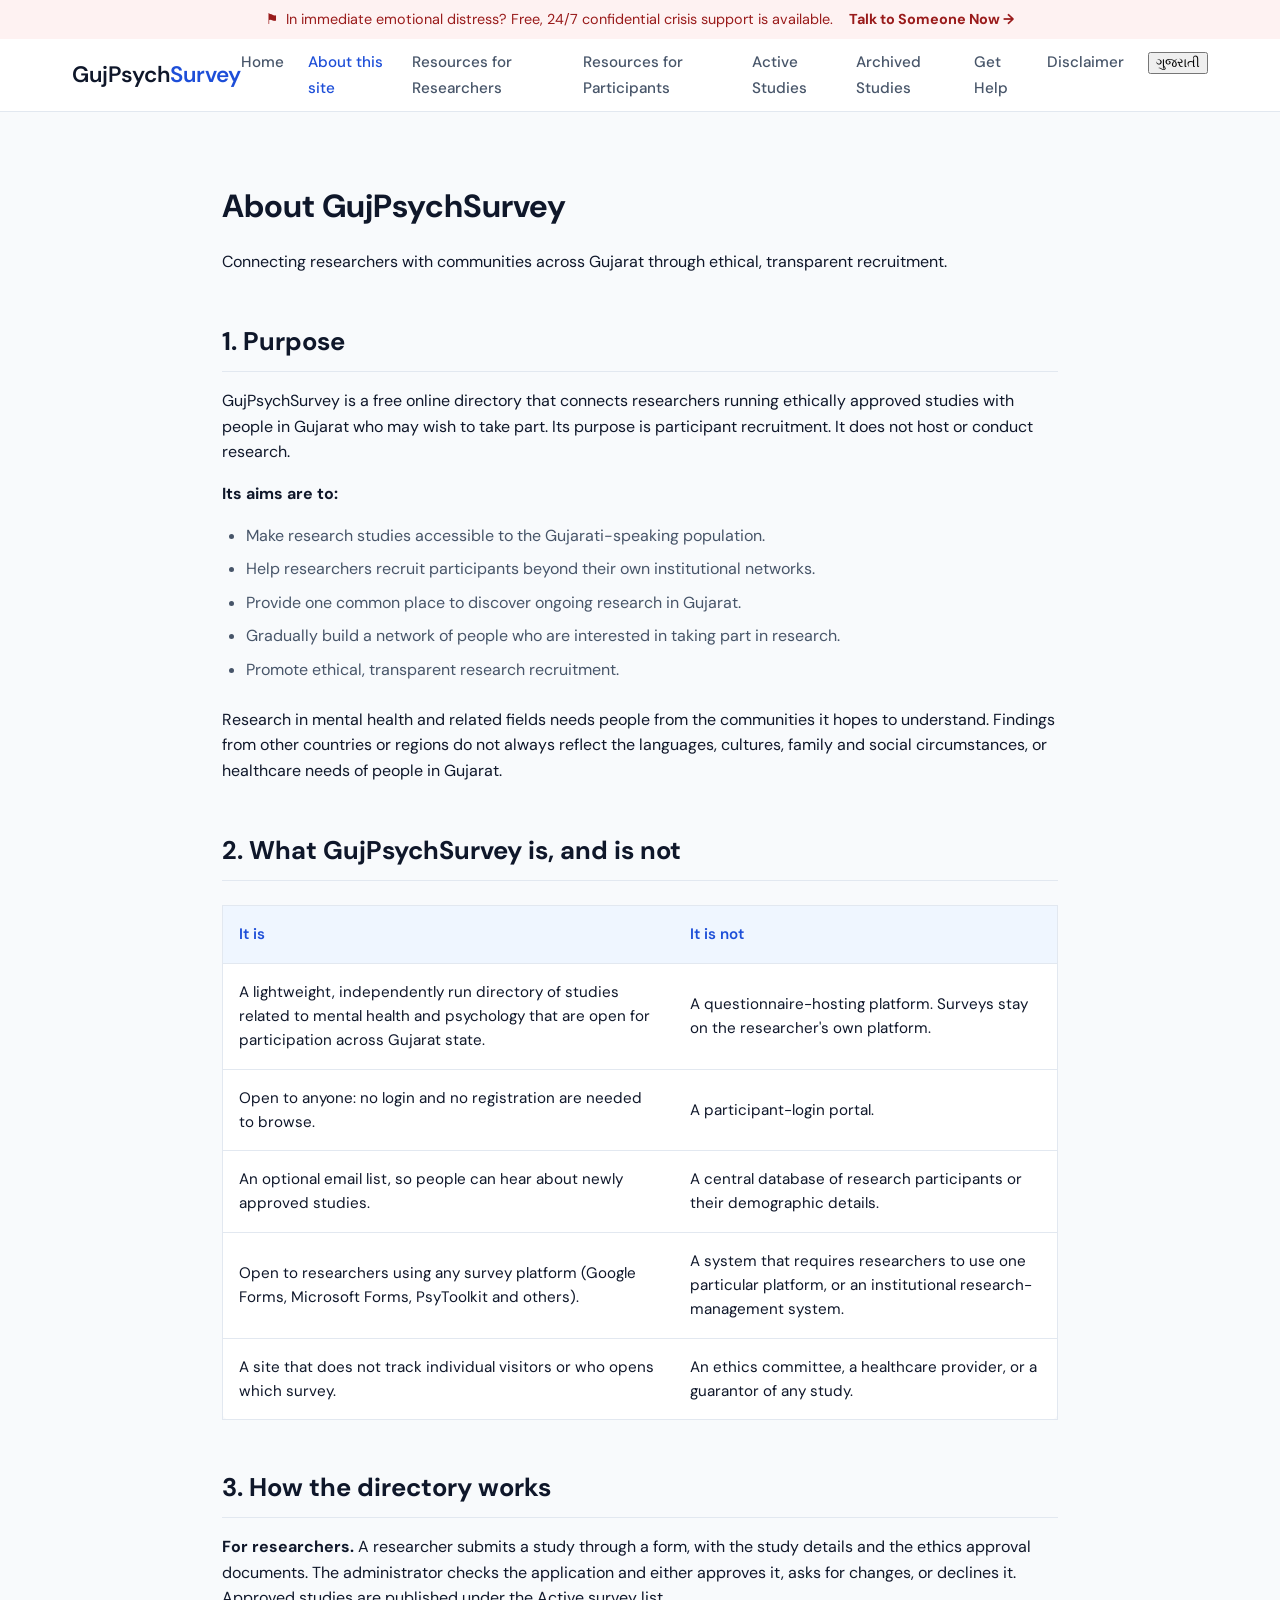
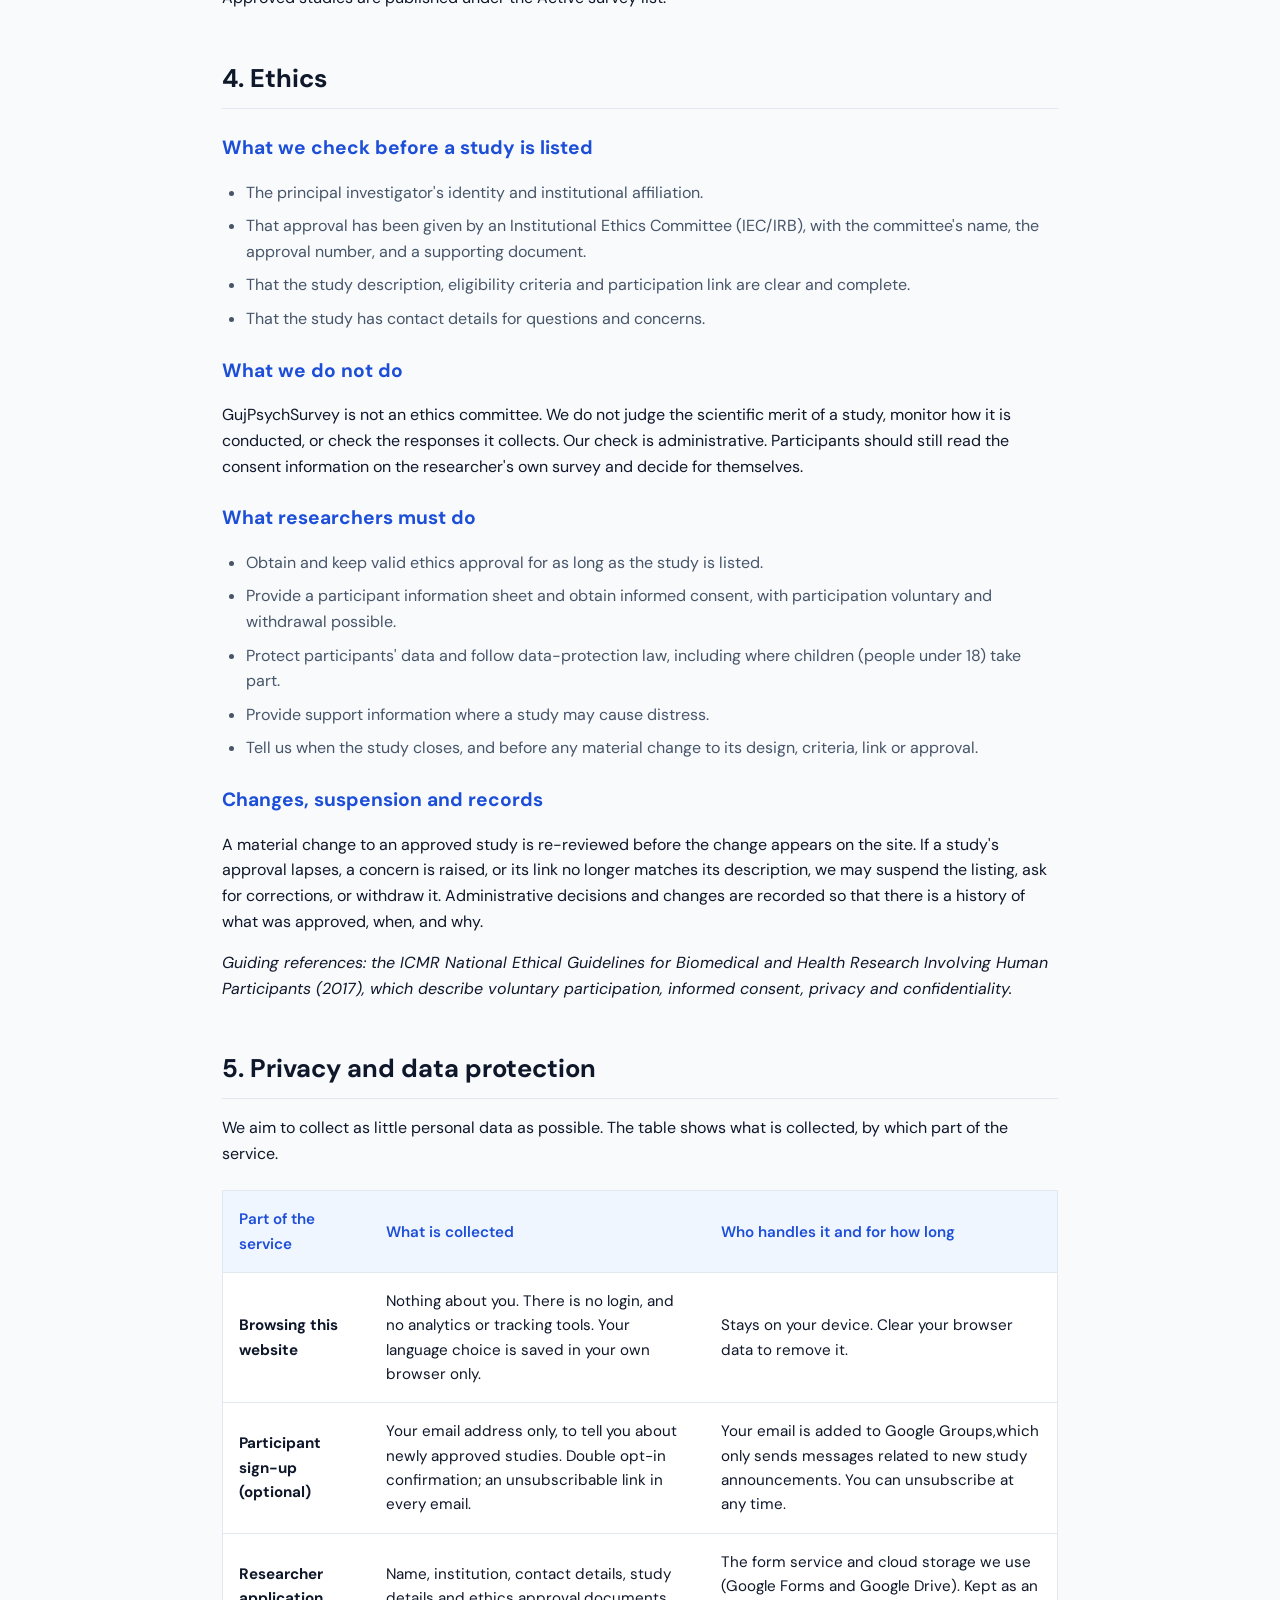
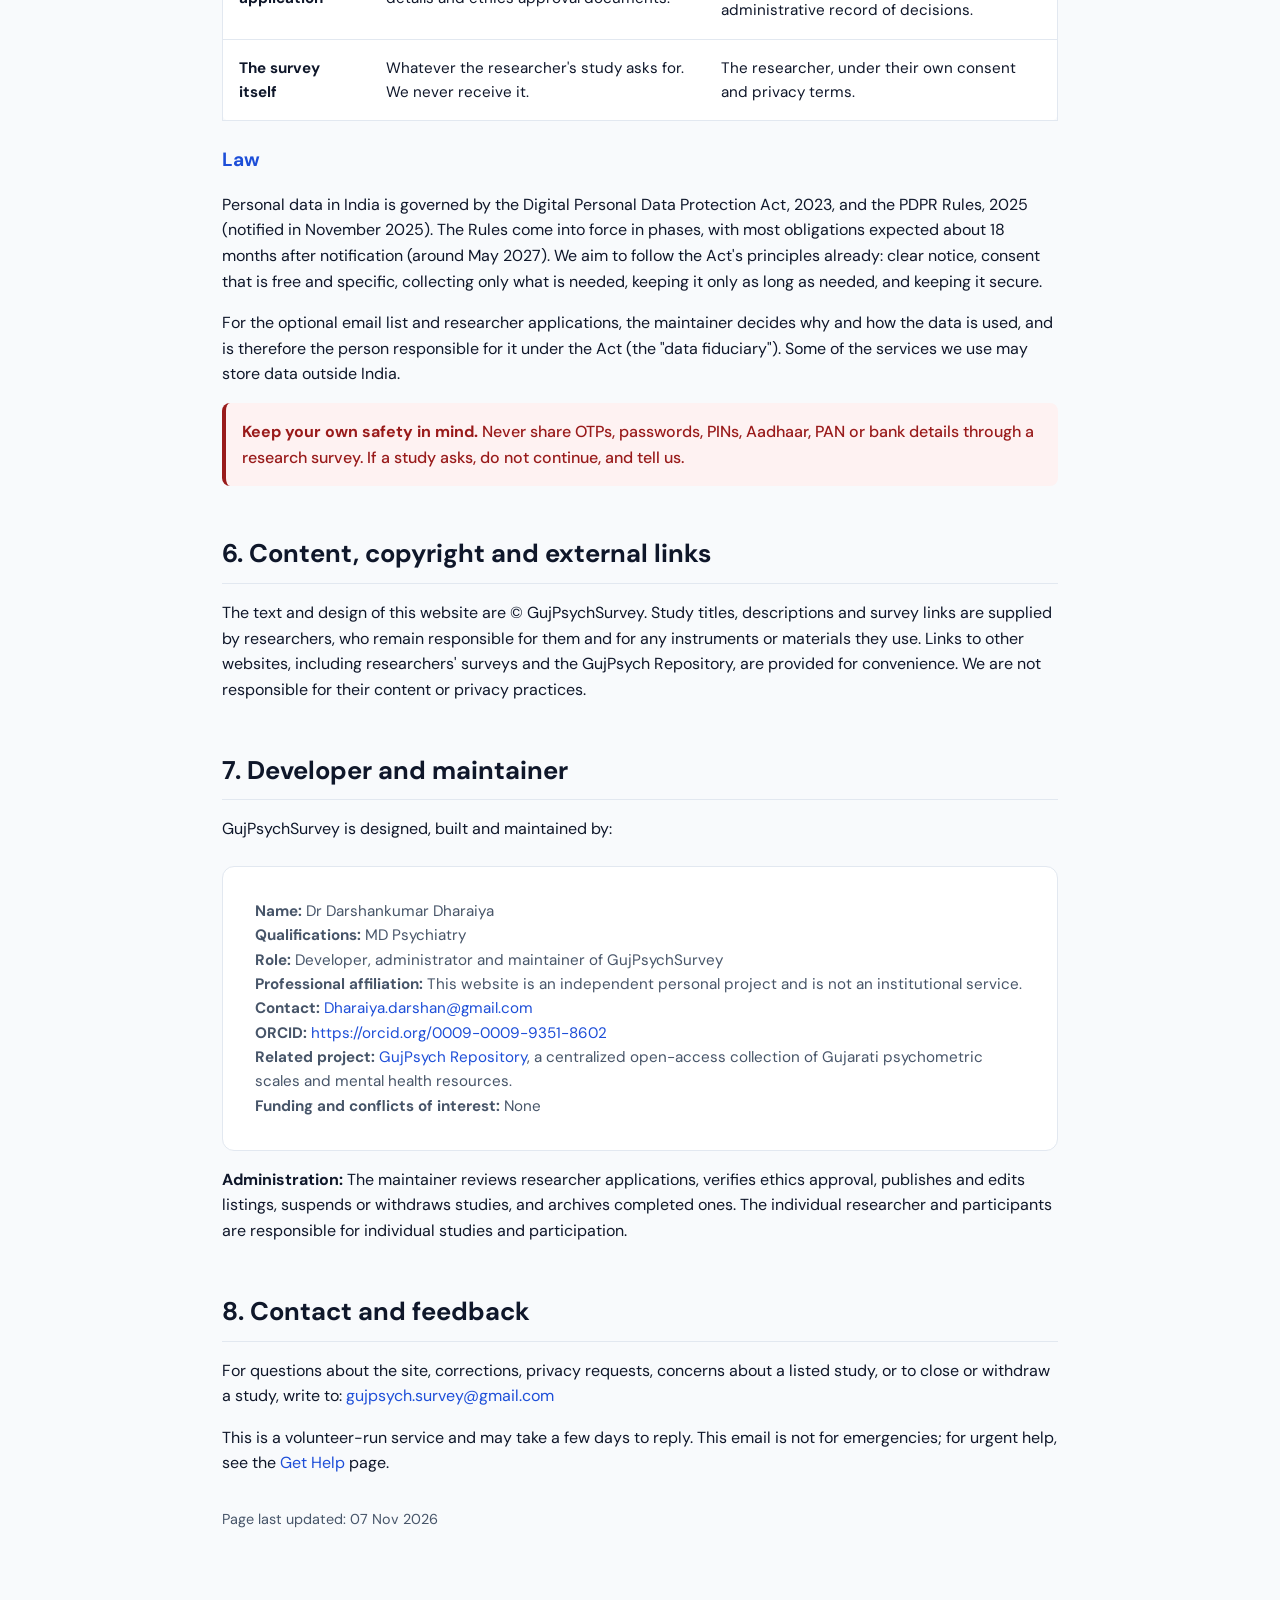
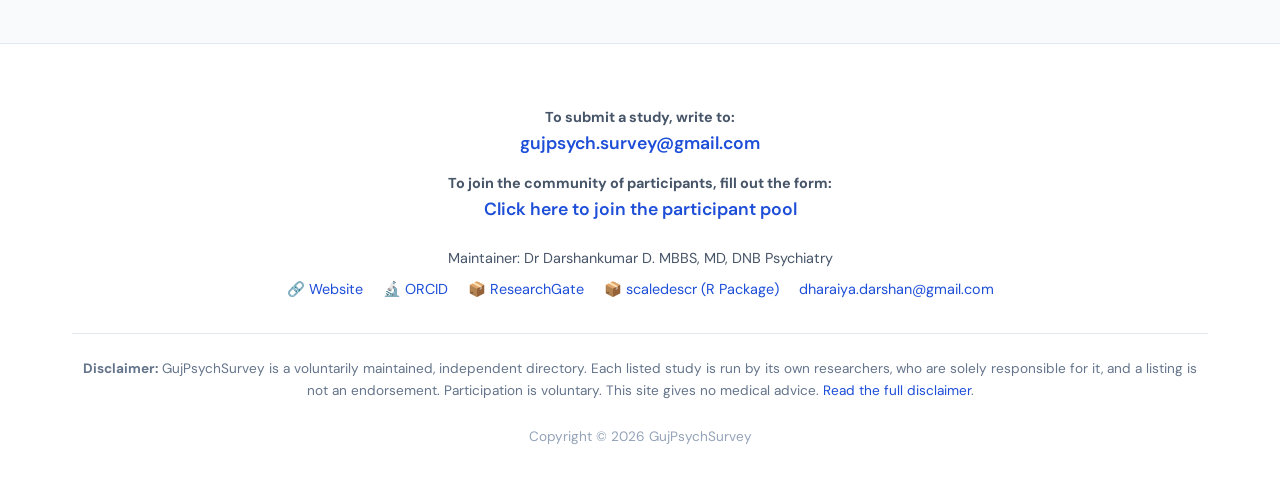
==== commit 369c36e9: "V_4_E_G Uploaded First Bilingual version draft uploaded. The Researchers' resources page is not tra" ====
--- a/about.html
+++ b/about.html
@@ -3,7 +3,7 @@
 <head>
 <meta charset="UTF-8">
 <meta name="viewport" content="width=device-width, initial-scale=1.0">
-<title>About This Site — GujPsychSurvey</title>
+<title data-en="About This Site — GujPsychSurvey" data-gu="આ સાઇટ વિશે — GujPsychSurvey">About This Site — GujPsychSurvey</title>
 <link rel="preconnect" href="https://fonts.googleapis.com">
 <link rel="preconnect" href="https://fonts.gstatic.com" crossorigin>
 <link href="https://fonts.googleapis.com/css2?family=DM+Sans:wght@300;400;500;600;700&display=swap" rel="stylesheet">
@@ -23,6 +23,14 @@
   .data-table th { background: var(--accent-soft); color: var(--accent); font-weight: 600; }
   .data-table tr:last-child td { border-bottom: none; }
 </style>
+
+<!-- Prevent flash of English -->
+<script>
+  const savedLang = localStorage.getItem('gps-lang');
+  if (savedLang) {
+    document.documentElement.lang = savedLang;
+  }
+</script>
 </head>
 <body>
 
@@ -33,55 +41,55 @@
 <main>
   <div class="container" style="padding-top: 3rem; padding-bottom: 4rem; max-width: 900px;">
     
-    <h1 style="color: var(--ink); margin-bottom: 0.5rem;">About GujPsychSurvey</h1>
-    <p class="lead" style="margin-bottom: 3rem;">Connecting researchers with communities across Gujarat through ethical, transparent recruitment.</p>
+    <h1 style="color: var(--ink); margin-bottom: 0.5rem;" data-en="About GujPsychSurvey" data-gu="GujPsychSurvey વિશે">About GujPsychSurvey</h1>
+    <p class="lead" style="margin-bottom: 3rem;" data-en="Connecting researchers with communities across Gujarat through ethical, transparent recruitment." data-gu="નૈતિક, પારદર્શક ભરતી દ્વારા સમગ્ર ગુજરાતના સમુદાયો સાથે સંશોધકોને જોડવું.">Connecting researchers with communities across Gujarat through ethical, transparent recruitment.</p>
 
     <!-- 1. Purpose -->
     <div class="content-section">
-      <h2>1. Purpose</h2>
-      <p>GujPsychSurvey is a free online directory that connects researchers running ethically approved studies with people in Gujarat who may wish to take part. Its purpose is participant recruitment. It does not host or conduct research.</p>
-      <p><strong>Its aims are to:</strong></p>
+      <h2 data-en="1. Purpose" data-gu="૧. હેતુ">1. Purpose</h2>
+      <p data-en="GujPsychSurvey is a free online directory that connects researchers running ethically approved studies with people in Gujarat who may wish to take part. Its purpose is participant recruitment. It does not host or conduct research." data-gu="GujPsychSurvey એ એક મફત ઑનલાઇન ડિરેક્ટરી છે જે નૈતિક રીતે મંજૂર અભ્યાસો ચલાવતા સંશોધકોને ગુજરાતના એવા લોકો સાથે જોડે છે જેઓ ભાગ લેવા માંગતા હોય. તેનો હેતુ સહભાગી ભરતી છે. તે સંશોધન હોસ્ટ કરતું નથી અથવા કરતું નથી.">GujPsychSurvey is a free online directory that connects researchers running ethically approved studies with people in Gujarat who may wish to take part. Its purpose is participant recruitment. It does not host or conduct research.</p>
+      <p data-en="<strong>Its aims are to:</strong>" data-gu="<strong>તેના ઉદ્દેશ્યો છે:</strong>"><strong>Its aims are to:</strong></p>
       <ul>
-        <li>Make research studies accessible to the Gujarati-speaking population.</li>
-        <li>Help researchers recruit participants beyond their own institutional networks.</li>
-        <li>Provide one common place to discover ongoing research in Gujarat.</li>
-        <li>Gradually build a network of people who are interested in taking part in research.</li>
-        <li>Promote ethical, transparent research recruitment.</li>
+        <li data-en="Make research studies accessible to the Gujarati-speaking population." data-gu="ગુજરાતી ભાષી વસ્તી માટે સંશોધન અભ્યાસોને સુલભ બનાવવા.">Make research studies accessible to the Gujarati-speaking population.</li>
+        <li data-en="Help researchers recruit participants beyond their own institutional networks." data-gu="સંશોધકોને તેમના પોતાના સંસ્થાકીય નેટવર્કની બહાર સહભાગીઓની ભરતી કરવામાં મદદ કરવી.">Help researchers recruit participants beyond their own institutional networks.</li>
+        <li data-en="Provide one common place to discover ongoing research in Gujarat." data-gu="ગુજરાતમાં ચાલી રહેલા સંશોધનને શોધવા માટે એક સામાન્ય સ્થાન પ્રદાન કરવું.">Provide one common place to discover ongoing research in Gujarat.</li>
+        <li data-en="Gradually build a network of people who are interested in taking part in research." data-gu="સંશોધનમાં ભાગ લેવામાં રસ ધરાવતા લોકોનું નેટવર્ક ધીમે ધીમે બનાવવું.">Gradually build a network of people who are interested in taking part in research.</li>
+        <li data-en="Promote ethical, transparent research recruitment." data-gu="નૈતિક, પારદર્શક સંશોધન ભરતીને પ્રોત્સાહન આપવું.">Promote ethical, transparent research recruitment.</li>
       </ul>
-      <p>Research in mental health and related fields needs people from the communities it hopes to understand. Findings from other countries or regions do not always reflect the languages, cultures, family and social circumstances, or healthcare needs of people in Gujarat.</p>
+      <p data-en="Research in mental health and related fields needs people from the communities it hopes to understand. Findings from other countries or regions do not always reflect the languages, cultures, family and social circumstances, or healthcare needs of people in Gujarat." data-gu="માનસિક સ્વાસ્થ્ય અને સંબંધિત ક્ષેત્રોમાં સંશોધનને તે સમુદાયોના લોકોની જરૂર છે જેને તે સમજવાની આશા રાખે છે. અન્ય દેશો અથવા પ્રદેશોના તારણો હંમેશા ગુજરાતના લોકોની ભાષાઓ, સંસ્કૃતિઓ, પરિવાર અને સામાજિક પરિસ્થિતિઓ અથવા આરોગ્યસંભાળની જરૂરિયાતોને પ્રતિબિંબિત કરતા નથી.">Research in mental health and related fields needs people from the communities it hopes to understand. Findings from other countries or regions do not always reflect the languages, cultures, family and social circumstances, or healthcare needs of people in Gujarat.</p>
     </div>
 
     <!-- 2. What it is and is not -->
     <div class="content-section">
-      <h2>2. What GujPsychSurvey is, and is not</h2>
+      <h2 data-en="2. What GujPsychSurvey is, and is not" data-gu="૨. GujPsychSurvey શું છે અને શું નથી">2. What GujPsychSurvey is, and is not</h2>
       <div class="table-wrapper">
         <table class="data-table">
           <thead>
             <tr>
-              <th>It is</th>
-              <th>It is not</th>
+              <th data-en="It is" data-gu="તે છે">It is</th>
+              <th data-en="It is not" data-gu="તે નથી">It is not</th>
             </tr>
           </thead>
           <tbody>
             <tr>
-              <td>A lightweight, independently run directory of studies related to mental health and psychology that are open for participation across Gujarat state.</td>
-              <td>A questionnaire-hosting platform. Surveys stay on the researcher's own platform.</td>
-            </tr>
-            <tr>
-              <td>Open to anyone: no login and no registration are needed to browse.</td>
-              <td>A participant-login portal.</td>
-            </tr>
-            <tr>
-              <td>An optional email list, so people can hear about newly approved studies.</td>
-              <td>A central database of research participants or their demographic details.</td>
-            </tr>
-            <tr>
-              <td>Open to researchers using any survey platform (Google Forms, Microsoft Forms, PsyToolkit and others).</td>
-              <td>A system that requires researchers to use one particular platform, or an institutional research-management system.</td>
-            </tr>
-            <tr>
-              <td>A site that does not track individual visitors or who opens which survey.</td>
-              <td>An ethics committee, a healthcare provider, or a guarantor of any study.</td>
+              <td data-en="A lightweight, independently run directory of studies related to mental health and psychology that are open for participation across Gujarat state." data-gu="માનસિક સ્વાસ્થ્ય અને મનોવિજ્ઞાન સંબંધિત અભ્યાસોની હલકી, સ્વતંત્ર રીતે ચલાવવામાં આવતી ડિરેક્ટરી જે સમગ્ર ગુજરાત રાજ્યમાં ભાગીદારી માટે ખુલ્લી છે.">A lightweight, independently run directory of studies related to mental health and psychology that are open for participation across Gujarat state.</td>
+              <td data-en="A questionnaire-hosting platform. Surveys stay on the researcher's own platform." data-gu="પ્રશ્નાવલી-હોસ્ટિંગ પ્લેટફોર્મ. સર્વે સંશોધકના પોતાના પ્લેટફોર્મ પર જ રહે છે.">A questionnaire-hosting platform. Surveys stay on the researcher's own platform.</td>
+            </tr>
+            <tr>
+              <td data-en="Open to anyone: no login and no registration are needed to browse." data-gu="કોઈપણ માટે ખુલ્લું: બ્રાઉઝ કરવા માટે કોઈ લોગિન અને નોંધણીની જરૂર નથી.">Open to anyone: no login and no registration are needed to browse.</td>
+              <td data-en="A participant-login portal." data-gu="સહભાગી-લોગિન પોર્ટલ.">A participant-login portal.</td>
+            </tr>
+            <tr>
+              <td data-en="An optional email list, so people can hear about newly approved studies." data-gu="એક વૈકલ્પિક ઇમેઇલ સૂચિ, જેથી લોકો નવા મંજૂર થયેલા અભ્યાસો વિશે સાંભળી શકે.">An optional email list, so people can hear about newly approved studies.</td>
+              <td data-en="A central database of research participants or their demographic details." data-gu="સંશોધન સહભાગીઓ અથવા તેમની વસ્તીવિષયક વિગતોનો કેન્દ્રીય ડેટાબેઝ.">A central database of research participants or their demographic details.</td>
+            </tr>
+            <tr>
+              <td data-en="Open to researchers using any survey platform (Google Forms, Microsoft Forms, PsyToolkit and others)." data-gu="કોઈપણ સર્વે પ્લેટફોર્મ (Google Forms, Microsoft Forms, PsyToolkit અને અન્ય) નો ઉપયોગ કરતા સંશોધકો માટે ખુલ્લું.">Open to researchers using any survey platform (Google Forms, Microsoft Forms, PsyToolkit and others).</td>
+              <td data-en="A system that requires researchers to use one particular platform, or an institutional research-management system." data-gu="એવી સિસ્ટમ જે સંશોધકોને એક ચોક્કસ પ્લેટફોર્મનો ઉપયોગ કરવાની જરૂર છે, અથવા સંસ્થાકીય સંશોધન-વ્યવસ્થાપન સિસ્ટમ.">A system that requires researchers to use one particular platform, or an institutional research-management system.</td>
+            </tr>
+            <tr>
+              <td data-en="A site that does not track individual visitors or who opens which survey." data-gu="એવી સાઇટ જે વ્યક્તિગત મુલાકાતીઓ અથવા કોણ કયો સર્વે ખોલે છે તેને ટ્રેક કરતી નથી.">A site that does not track individual visitors or who opens which survey.</td>
+              <td data-en="An ethics committee, a healthcare provider, or a guarantor of any study." data-gu="નૈતિકતા સમિતિ, આરોગ્ય સેવા પ્રદાતા અથવા કોઈપણ અભ્યાસનું ગેરંટર.">An ethics committee, a healthcare provider, or a guarantor of any study.</td>
             </tr>
           </tbody>
         </table>
@@ -90,118 +98,118 @@
 
     <!-- 3. How it works -->
     <div class="content-section">
-      <h2>3. How the directory works</h2>
-      <p><strong>For researchers.</strong> A researcher submits a study through a form, with the study details and the ethics approval documents. The administrator checks the application and either approves it, asks for changes, or declines it. Approved studies are published under the Active survey list.</p>
+      <h2 data-en="3. How the directory works" data-gu="૩. ડિરેક્ટરી કેવી રીતે કાર્ય કરે છે">3. How the directory works</h2>
+      <p data-en="<strong>For researchers.</strong> A researcher submits a study through a form, with the study details and the ethics approval documents. The administrator checks the application and either approves it, asks for changes, or declines it. Approved studies are published under the Active survey list." data-gu="<strong>સંશોધકો માટે.</strong> એક સંશોધક ફોર્મ દ્વારા અભ્યાસ સબમિટ કરે છે, જેમાં અભ્યાસની વિગતો અને નૈતિકતા મંજૂરી દસ્તાવેજો હોય છે. વ્યવસ્થાપક અરજીની ચકાસણી કરે છે અને ક્યાં તો તેને મંજૂર કરે છે, ફેરફારો માંગે છે અથવા નકારે છે. મંજૂર થયેલા અભ્યાસો સક્રિય સર્વે યાદી હેઠળ પ્રકાશિત થાય છે."><strong>For researchers.</strong> A researcher submits a study through a form, with the study details and the ethics approval documents. The administrator checks the application and either approves it, asks for changes, or declines it. Approved studies are published under the Active survey list.</p>
     </div>
 
     <!-- 4. Ethics -->
     <div class="content-section">
-      <h2>4. Ethics</h2>
-      
-      <h3>What we check before a study is listed</h3>
+      <h2 data-en="4. Ethics" data-gu="૪. નૈતિકતા">4. Ethics</h2>
+      
+      <h3 data-en="What we check before a study is listed" data-gu="અભ્યાસ સૂચિબદ્ધ થાય તે પહેલાં અમે શું ચકાસીએ છીએ">What we check before a study is listed</h3>
       <ul>
-        <li>The principal investigator's identity and institutional affiliation.</li>
-        <li>That approval has been given by an Institutional Ethics Committee (IEC/IRB), with the committee's name, the approval number, and a supporting document.</li>
-        <li>That the study description, eligibility criteria and participation link are clear and complete.</li>
-        <li>That the study has contact details for questions and concerns.</li>
+        <li data-en="The principal investigator's identity and institutional affiliation." data-gu="પ્રિન્સિપલ ઇન્વેસ્ટિગેટરની ઓળખ અને સંસ્થાકીય જોડાણ.">The principal investigator's identity and institutional affiliation.</li>
+        <li data-en="That approval has been given by an Institutional Ethics Committee (IEC/IRB), with the committee's name, the approval number, and a supporting document." data-gu="કે મંજૂરી સંસ્થાકીય નૈતિકતા સમિતિ (IEC/IRB) દ્વારા આપવામાં આવી છે, જેમાં સમિતિનું નામ, મંજૂરી નંબર અને સહાયક દસ્તાવેજ છે.">That approval has been given by an Institutional Ethics Committee (IEC/IRB), with the committee's name, the approval number, and a supporting document.</li>
+        <li data-en="That the study description, eligibility criteria and participation link are clear and complete." data-gu="કે અભ્યાસ વર્ણન, પાત્રતા માપદંડ અને ભાગીદારી લિંક સ્પષ્ટ અને સંપૂર્ણ છે.">That the study description, eligibility criteria and participation link are clear and complete.</li>
+        <li data-en="That the study has contact details for questions and concerns." data-gu="કે અભ્યાસમાં પ્રશ્નો અને ચિંતાઓ માટે સંપર્ક વિગતો છે.">That the study has contact details for questions and concerns.</li>
       </ul>
 
-      <h3>What we do not do</h3>
-      <p>GujPsychSurvey is not an ethics committee. We do not judge the scientific merit of a study, monitor how it is conducted, or check the responses it collects. Our check is administrative. Participants should still read the consent information on the researcher's own survey and decide for themselves.</p>
-
-      <h3>What researchers must do</h3>
+      <h3 data-en="What we do not do" data-gu="અમે શું કરતા નથી">What we do not do</h3>
+      <p data-en="GujPsychSurvey is not an ethics committee. We do not judge the scientific merit of a study, monitor how it is conducted, or check the responses it collects. Our check is administrative. Participants should still read the consent information on the researcher's own survey and decide for themselves." data-gu="GujPsychSurvey એ નૈતિકતા સમિતિ નથી. અમે અભ્યાસની વૈજ્ઞાનિક યોગ્યતાનો નિર્ણય કરતા નથી, તે કેવી રીતે ચલાવવામાં આવે છે તેની દેખરેખ રાખતા નથી અથવા તે એકત્રિત કરેલા પ્રતિસાદોની ચકાસણી કરતા નથી. અમારી ચકાસણી વહીવટી છે. સહભાગીઓએ હજી પણ સંશોધકના પોતાના સર્વે પર સંમતિની માહિતી વાંચવી જોઈએ અને પોતાને માટે નિર્ણય લેવો જોઈએ.">GujPsychSurvey is not an ethics committee. We do not judge the scientific merit of a study, monitor how it is conducted, or check the responses it collects. Our check is administrative. Participants should still read the consent information on the researcher's own survey and decide for themselves.</p>
+
+      <h3 data-en="What researchers must do" data-gu="સંશોધકોએ શું કરવું જોઈએ">What researchers must do</h3>
       <ul>
-        <li>Obtain and keep valid ethics approval for as long as the study is listed.</li>
-        <li>Provide a participant information sheet and obtain informed consent, with participation voluntary and withdrawal possible.</li>
-        <li>Protect participants' data and follow data-protection law, including where children (people under 18) take part.</li>
-        <li>Provide support information where a study may cause distress.</li>
-        <li>Tell us when the study closes, and before any material change to its design, criteria, link or approval.</li>
+        <li data-en="Obtain and keep valid ethics approval for as long as the study is listed." data-gu="અભ્યાસ સૂચિબદ્ધ હોય ત્યાં સુધી માન્ય નૈતિકતા મંજૂરી મેળવો અને રાખો.">Obtain and keep valid ethics approval for as long as the study is listed.</li>
+        <li data-en="Provide a participant information sheet and obtain informed consent, with participation voluntary and withdrawal possible." data-gu="સહભાગી માહિતી પત્રક પ્રદાન કરો અને માહિતગાર સંમતિ મેળવો, ભાગીદારી સ્વૈચ્છિક અને પાછળ ખસવાની શક્યતા સાથે.">Provide a participant information sheet and obtain informed consent, with participation voluntary and withdrawal possible.</li>
+        <li data-en="Protect participants' data and follow data-protection law, including where children (people under 18) take part." data-gu="સહભાગીઓના ડેટાનું રક્ષણ કરો અને ડેટા-સંરક્ષણ કાયદાનું પાલન કરો, જેમાં બાળકો (૧૮ વર્ષથી ઓછી ઉંમરના લોકો) ભાગ લેતા હોય તેવા કિસ્સાઓનો સમાવેશ થાય છે.">Protect participants' data and follow data-protection law, including where children (people under 18) take part.</li>
+        <li data-en="Provide support information where a study may cause distress." data-gu="જ્યાં અભ્યાસ મુશ્કેલીનું કારણ બની શકે ત્યાં સહાયક માહિતી પ્રદાન કરો.">Provide support information where a study may cause distress.</li>
+        <li data-en="Tell us when the study closes, and before any material change to its design, criteria, link or approval." data-gu="અભ્યાસ ક્યારે બંધ થાય છે અને તેની ડિઝાઇન, માપદંડ, લિંક અથવા મંજૂરીમાં કોઈપણ મહત્વપૂર્ણ ફેરફાર પહેલાં અમને જણાવો.">Tell us when the study closes, and before any material change to its design, criteria, link or approval.</li>
       </ul>
 
-      <h3>Changes, suspension and records</h3>
-      <p>A material change to an approved study is re-reviewed before the change appears on the site. If a study's approval lapses, a concern is raised, or its link no longer matches its description, we may suspend the listing, ask for corrections, or withdraw it. Administrative decisions and changes are recorded so that there is a history of what was approved, when, and why.</p>
-      <p><em>Guiding references: the ICMR National Ethical Guidelines for Biomedical and Health Research Involving Human Participants (2017), which describe voluntary participation, informed consent, privacy and confidentiality.</em></p>
+      <h3 data-en="Changes, suspension and records" data-gu="ફેરફારો, સ્થગિતતા અને રેકોર્ડ્સ">Changes, suspension and records</h3>
+      <p data-en="A material change to an approved study is re-reviewed before the change appears on the site. If a study's approval lapses, a concern is raised, or its link no longer matches its description, we may suspend the listing, ask for corrections, or withdraw it. Administrative decisions and changes are recorded so that there is a history of what was approved, when, and why." data-gu="મંજૂર થયેલા અભ્યાસમાં મહત્વપૂર્ણ ફેરફાર સાઇટ પર દેખાય તે પહેલાં ફરીથી સમીક્ષા કરવામાં આવે છે. જો અભ્યાસની મંજૂરી સમાપ્ત થાય, ચિંતા ઊભી થાય, અથવા તેની લિંક તેના વર્ણન સાથે મેળ ખાતી ન હોય, તો અમે સૂચિને સ્થગિત કરી શકીએ છીએ, સુધારા માંગી શકીએ છીએ અથવા તેને પાછી ખેંચી શકીએ છીએ. વહીવટી નિર્ણયો અને ફેરફારો રેકોર્ડ કરવામાં આવે છે જેથી શું મંજૂર કરવામાં આવ્યું, ક્યારે અને કેમ તેનો ઇતિહાસ રહે.">A material change to an approved study is re-reviewed before the change appears on the site. If a study's approval lapses, a concern is raised, or its link no longer matches its description, we may suspend the listing, ask for corrections, or withdraw it. Administrative decisions and changes are recorded so that there is a history of what was approved, when, and why.</p>
+      <p data-en="<em>Guiding references: the ICMR National Ethical Guidelines for Biomedical and Health Research Involving Human Participants (2017), which describe voluntary participation, informed consent, privacy and confidentiality.</em>" data-gu="<em>માર્ગદર્શક સંદર્ભો: ICMR રાષ્ટ્રીય નૈતિક માર્ગદર્શિકાઓ માનવ સહભાગીઓ સાથે સંબંધિત બાયોમેડિકલ અને આરોગ્ય સંશોધન માટે (૨૦૧૭), જે સ્વૈચ્છિક ભાગીદારી, માહિતગાર સંમતિ, ગોપનીયતા અને ગુપ્તતાનું વર્ણન કરે છે.</em>"><em>Guiding references: the ICMR National Ethical Guidelines for Biomedical and Health Research Involving Human Participants (2017), which describe voluntary participation, informed consent, privacy and confidentiality.</em></p>
     </div>
 
     <!-- 5. Privacy -->
     <div class="content-section">
-      <h2>5. Privacy and data protection</h2>
-      <p>We aim to collect as little personal data as possible. The table shows what is collected, by which part of the service.</p>
+      <h2 data-en="5. Privacy and data protection" data-gu="૫. ગોપનીયતા અને ડેટા સંરક્ષણ">5. Privacy and data protection</h2>
+      <p data-en="We aim to collect as little personal data as possible. The table shows what is collected, by which part of the service." data-gu="અમારો ધ્યેય શક્ય તેટલો ઓછો વ્યક્તિગત ડેટા એકત્રિત કરવાનો છે. કોષ્ટક દર્શાવે છે કે સેવાના કયા ભાગ દ્વારા શું એકત્રિત કરવામાં આવે છે.">We aim to collect as little personal data as possible. The table shows what is collected, by which part of the service.</p>
       
       <div class="table-wrapper">
         <table class="data-table">
           <thead>
             <tr>
-              <th>Part of the service</th>
-              <th>What is collected</th>
-              <th>Who handles it and for how long</th>
+              <th data-en="Part of the service" data-gu="સેવાનો ભાગ">Part of the service</th>
+              <th data-en="What is collected" data-gu="શું એકત્રિત કરવામાં આવે છે">What is collected</th>
+              <th data-en="Who handles it and for how long" data-gu="કોણ સંભાળે છે અને કેટલા સમય માટે">Who handles it and for how long</th>
             </tr>
           </thead>
           <tbody>
             <tr>
-              <td><strong>Browsing this website</strong></td>
-              <td>Nothing about you. There is no login, and no analytics or tracking tools. Your language choice is saved in your own browser only.</td>
-              <td>Stays on your device. Clear your browser data to remove it.</td>
-            </tr>
-            <tr>
-              <td><strong>Participant sign-up (optional)</strong></td>
-              <td>Your email address only, to tell you about newly approved studies. Double opt-in confirmation; an unsubscribable link in every email.</td>
-              <td>Your email is added to Google Groups,which only sends messages related to new study announcements. You can unsubscribe at any time.</td>
-            </tr>
-            <tr>
-              <td><strong>Researcher application</strong></td>
-              <td>Name, institution, contact details, study details and ethics approval documents.</td>
-              <td>The form service and cloud storage we use (Google Forms and Google Drive). Kept as an administrative record of decisions.</td>
-            </tr>
-            <tr>
-              <td><strong>The survey itself</strong></td>
-              <td>Whatever the researcher's study asks for. We never receive it.</td>
-              <td>The researcher, under their own consent and privacy terms.</td>
+              <td data-en="<strong>Browsing this website</strong>" data-gu="<strong>આ વેબસાઇટ બ્રાઉઝ કરવી</strong>"><strong>Browsing this website</strong></td>
+              <td data-en="Nothing about you. There is no login, and no analytics or tracking tools. Your language choice is saved in your own browser only." data-gu="તમારા વિશે કંઈ નહીં. ત્યાં કોઈ લોગિન નથી, અને કોઈ એનાલિટિક્સ અથવા ટ્રેકિંગ ટૂલ્સ નથી. તમારી ભાષાની પસંદગી ફક્ત તમારા પોતાના બ્રાઉઝરમાં સાચવવામાં આવે છે.">Nothing about you. There is no login, and no analytics or tracking tools. Your language choice is saved in your own browser only.</td>
+              <td data-en="Stays on your device. Clear your browser data to remove it." data-gu="તમારા ઉપકરણ પર જ રહે છે. તેને દૂર કરવા માટે તમારો બ્રાઉઝર ડેટા સાફ કરો.">Stays on your device. Clear your browser data to remove it.</td>
+            </tr>
+            <tr>
+              <td data-en="<strong>Participant sign-up (optional)</strong>" data-gu="<strong>સહભાગી સાઇન-અપ (વૈકલ્પિક)</strong>"><strong>Participant sign-up (optional)</strong></td>
+              <td data-en="Your email address only, to tell you about newly approved studies. Double opt-in confirmation; an unsubscribable link in every email." data-gu="ફક્ત તમારું ઇમેઇલ સરનામું, તમને નવા મંજૂર થયેલા અભ્યાસો વિશે જણાવવા માટે. ડબલ ઓપ્ટ-ઇન પુષ્ટિ; દરેક ઇમેઇલમાં અનસબ્સ્ક્રાઇબ કરી શકાય તેવી લિંક.">Your email address only, to tell you about newly approved studies. Double opt-in confirmation; an unsubscribable link in every email.</td>
+              <td data-en="Your email is added to Google Groups,which only sends messages related to new study announcements. You can unsubscribe at any time." data-gu="તમારો ઇમેઇલ Google Groups માં ઉમેરવામાં આવે છે, જે ફક્ત નવી અભ્યાસ જાહેરાતો સંબંધિત સંદેશા મોકલે છે. તમે કોઈપણ સમયે અનસબ્સ્ક્રાઇબ કરી શકો છો.">Your email is added to Google Groups,which only sends messages related to new study announcements. You can unsubscribe at any time.</td>
+            </tr>
+            <tr>
+              <td data-en="<strong>Researcher application</strong>" data-gu="<strong>સંશોધક અરજી</strong>"><strong>Researcher application</strong></td>
+              <td data-en="Name, institution, contact details, study details and ethics approval documents." data-gu="નામ, સંસ્થા, સંપર્ક વિગતો, અભ્યાસ વિગતો અને નૈતિકતા મંજૂરી દસ્તાવેજો.">Name, institution, contact details, study details and ethics approval documents.</td>
+              <td data-en="The form service and cloud storage we use (Google Forms and Google Drive). Kept as an administrative record of decisions." data-gu="અમે ઉપયોગ કરીએ છીએ તે ફોર્મ સેવા અને ક્લાઉડ સ્ટોરેજ (Google Forms અને Google Drive). નિર્ણયોના વહીવટી રેકોર્ડ તરીકે રાખવામાં આવે છે.">The form service and cloud storage we use (Google Forms and Google Drive). Kept as an administrative record of decisions.</td>
+            </tr>
+            <tr>
+              <td data-en="<strong>The survey itself</strong>" data-gu="<strong>સર્વે પોતે</strong>"><strong>The survey itself</strong></td>
+              <td data-en="Whatever the researcher's study asks for. We never receive it." data-gu="સંશોધકનો અભ્યાસ જે માંગે છે તે બધું. અમને તે ક્યારેય પ્રાપ્ત થતું નથી.">Whatever the researcher's study asks for. We never receive it.</td>
+              <td data-en="The researcher, under their own consent and privacy terms." data-gu="સંશોધક, તેમની પોતાની સંમતિ અને ગોપનીયતાની શરતો હેઠળ.">The researcher, under their own consent and privacy terms.</td>
             </tr>
           </tbody>
         </table>
       </div>
 
-      <h3>Law</h3>
-      <p>Personal data in India is governed by the Digital Personal Data Protection Act, 2023, and the PDPR Rules, 2025 (notified in November 2025). The Rules come into force in phases, with most obligations expected about 18 months after notification (around May 2027). We aim to follow the Act's principles already: clear notice, consent that is free and specific, collecting only what is needed, keeping it only as long as needed, and keeping it secure.</p>
-      <p>For the optional email list and researcher applications, the maintainer decides why and how the data is used, and is therefore the person responsible for it under the Act (the "data fiduciary"). Some of the services we use may store data outside India.</p>
+      <h3 data-en="Law" data-gu="કાયદો">Law</h3>
+      <p data-en="Personal data in India is governed by the Digital Personal Data Protection Act, 2023, and the PDPR Rules, 2025 (notified in November 2025). The Rules come into force in phases, with most obligations expected about 18 months after notification (around May 2027). We aim to follow the Act's principles already: clear notice, consent that is free and specific, collecting only what is needed, keeping it only as long as needed, and keeping it secure." data-gu="ભારતમાં વ્યક્તિગત ડેટા ડિજિટલ પર્સનલ ડેટા પ્રોટેક્શન એક્ટ, ૨૦૨૩ અને PDPR નિયમો, ૨૦૨૫ (નવેમ્બર ૨૦૨૫ માં સૂચિત) દ્વારા સંચાલિત થાય છે. નિયમો તબક્કાવાર અમલમાં આવે છે, જેમાં મોટાભાગની જવાબદારીઓ સૂચના પછી લગભગ ૧૮ મહિના (આશરે મે ૨૦૨૭)માં અપેક્ષિત છે. અમારો ધ્યેય પહેલેથી જ કાયદાના સિદ્ધાંતોનું પાલન કરવાનો છે: સ્પષ્ટ સૂચના, મુક્ત અને વિશિષ્ટ સંમતિ, ફક્ત જરૂરી હોય તે જ એકત્રિત કરવું, ફક્ત જરૂરી હોય ત્યાં સુધી તેને રાખવું અને તેને સુરક્ષિત રાખવું.">Personal data in India is governed by the Digital Personal Data Protection Act, 2023, and the PDPR Rules, 2025 (notified in November 2025). The Rules come into force in phases, with most obligations expected about 18 months after notification (around May 2027). We aim to follow the Act's principles already: clear notice, consent that is free and specific, collecting only what is needed, keeping it only as long as needed, and keeping it secure.</p>
+      <p data-en="For the optional email list and researcher applications, the maintainer decides why and how the data is used, and is therefore the person responsible for it under the Act (the &quot;data fiduciary&quot;). Some of the services we use may store data outside India." data-gu="વૈકલ્પિક ઇમેઇલ સૂચિ અને સંશોધક અરજીઓ માટે, જાળવનાર નક્કી કરે છે કે ડેટાનો ઉપયોગ કેમ અને કેવી રીતે થાય છે, અને તેથી તે કાયદા હેઠળ તેના માટે જવાબદાર વ્યક્તિ છે (&quot;ડેટા ફિડ્યુશિયરી&quot;). અમે ઉપયોગ કરીએ છીએ તેવી કેટલીક સેવાઓ ભારતની બહાર ડેટા સ્ટોર કરી શકે છે.">For the optional email list and researcher applications, the maintainer decides why and how the data is used, and is therefore the person responsible for it under the Act (the "data fiduciary"). Some of the services we use may store data outside India.</p>
       
       <div style="background: var(--alert-bg); padding: 1rem; border-radius: 8px; border-left: 4px solid var(--alert-ink); margin-top: 1rem;">
-        <p style="margin: 0; color: var(--alert-ink); font-weight: 500;"><strong>Keep your own safety in mind.</strong> Never share OTPs, passwords, PINs, Aadhaar, PAN or bank details through a research survey. If a study asks, do not continue, and tell us.</p>
+        <p style="margin: 0; color: var(--alert-ink); font-weight: 500;" data-en="<strong>Keep your own safety in mind.</strong> Never share OTPs, passwords, PINs, Aadhaar, PAN or bank details through a research survey. If a study asks, do not continue, and tell us." data-gu="<strong>તમારી પોતાની સલામતી ધ્યાનમાં રાખો.</strong> સંશોધન સર્વે દ્વારા OTP, પાસવર્ડ, PIN, આધાર, પાન અથવા બેંક વિગતો ક્યારેય શેર કરશો નહીં. જો કોઈ અભ્યાસ પૂછે, તો ચાલુ રાખશો નહીં, અને અમને જણાવો."><strong>Keep your own safety in mind.</strong> Never share OTPs, passwords, PINs, Aadhaar, PAN or bank details through a research survey. If a study asks, do not continue, and tell us.</p>
       </div>
     </div>
 
     <!-- 7. Content & Links -->
     <div class="content-section">
-      <h2>6. Content, copyright and external links</h2>
-      <p>The text and design of this website are © GujPsychSurvey. Study titles, descriptions and survey links are supplied by researchers, who remain responsible for them and for any instruments or materials they use. Links to other websites, including researchers' surveys and the GujPsych Repository, are provided for convenience. We are not responsible for their content or privacy practices.</p>
+      <h2 data-en="6. Content, copyright and external links" data-gu="૬. સામગ્રી, કૉપીરાઇટ અને બાહ્ય લિંક્સ">6. Content, copyright and external links</h2>
+      <p data-en="The text and design of this website are © GujPsychSurvey. Study titles, descriptions and survey links are supplied by researchers, who remain responsible for them and for any instruments or materials they use. Links to other websites, including researchers' surveys and the GujPsych Repository, are provided for convenience. We are not responsible for their content or privacy practices." data-gu="આ વેબસાઇટનું ટેક્સ્ટ અને ડિઝાઇન © GujPsychSurvey છે. અભ્યાસ શીર્ષકો, વર્ણનો અને સર્વે લિંક્સ સંશોધકો દ્વારા પ્રદાન કરવામાં આવે છે, જે તેમના અને તેમના દ્વારા ઉપયોગમાં લેવાતા કોઈપણ સાધનો અથવા સામગ્રી માટે જવાબદાર રહે છે. અન્ય વેબસાઇટ્સની લિંક્સ, જેમાં સંશોધકોના સર્વે અને ગુજસાઇક રિપોઝિટરીનો સમાવેશ થાય છે, તે સુવિધા માટે પ્રદાન કરવામાં આવી છે. અમે તેમની સામગ્રી અથવા ગોપનીયતા પ્રથાઓ માટે જવાબદાર નથી.">The text and design of this website are © GujPsychSurvey. Study titles, descriptions and survey links are supplied by researchers, who remain responsible for them and for any instruments or materials they use. Links to other websites, including researchers' surveys and the GujPsych Repository, are provided for convenience. We are not responsible for their content or privacy practices.</p>
     </div>
 
     <!-- 8. Developer -->
     <div class="content-section">
-      <h2>7. Developer and maintainer</h2>
-      <p>GujPsychSurvey is designed, built and maintained by:</p>
+      <h2 data-en="7. Developer and maintainer" data-gu="૭. વિકાસકર્તા અને જાળવનાર">7. Developer and maintainer</h2>
+      <p data-en="GujPsychSurvey is designed, built and maintained by:" data-gu="GujPsychSurvey આના દ્વારા ડિઝાઇન, બનાવવામાં અને જાળવવામાં આવે છે:">GujPsychSurvey is designed, built and maintained by:</p>
       
       <div class="step-card" style="margin-top: 1.5rem;">
-        <p><strong>Name:</strong> Dr Darshankumar Dharaiya</p>
-        <p><strong>Qualifications:</strong> MD Psychiatry</p>
-        <p><strong>Role:</strong> Developer, administrator and maintainer of GujPsychSurvey</p>
-        <p><strong>Professional affiliation:</strong> This website is an independent personal project and is not an institutional service.</p>
-        <p><strong>Contact:</strong> <a href="mailto:Dharaiya.darshan@gmail.com">Dharaiya.darshan@gmail.com</a></p>
-        <p><strong>ORCID:</strong> <a href="https://orcid.org/0009-0009-9351-8602" target="_blank" rel="noopener">https://orcid.org/0009-0009-9351-8602</a></p>
-        <p><strong>Related project:</strong> <a href="https://www.gujpsych-repository.com/" target="_blank" rel="noopener">GujPsych Repository</a>, a centralized open-access collection of Gujarati psychometric scales and mental health resources.</p>
-        <p><strong>Funding and conflicts of interest:</strong> None</p>
-      </div>
-
-      <p style="margin-top: 1rem;"><strong>Administration:</strong> The maintainer reviews researcher applications, verifies ethics approval, publishes and edits listings, suspends or withdraws studies, and archives completed ones. The individual researcher and participants are responsible for individual studies and participation.</p>
+        <p><strong data-en="Name:" data-gu="નામ:">Name:</strong> <span data-no-translate>Dr Darshankumar Dharaiya</span></p>
+        <p><strong data-en="Qualifications:" data-gu="લાયકાત:">Qualifications:</strong> <span data-no-translate>MD Psychiatry</span></p>
+        <p><strong data-en="Role:" data-gu="ભૂમિકા:">Role:</strong> <span data-en="Developer, administrator and maintainer of GujPsychSurvey" data-gu="GujPsychSurvey ના વિકાસકર્તા, વ્યવસ્થાપક અને જાળવનાર">Developer, administrator and maintainer of GujPsychSurvey</span></p>
+        <p><strong data-en="Professional affiliation:" data-gu="વ્યાવસાયિક જોડાણ:">Professional affiliation:</strong> <span data-en="This website is an independent personal project and is not an institutional service." data-gu="આ વેબસાઇટ એક સ્વતંત્ર વ્યક્તિગત પ્રોજેક્ટ છે અને તે સંસ્થાકીય સેવા નથી.">This website is an independent personal project and is not an institutional service.</span></p>
+        <p><strong data-en="Contact:" data-gu="સંપર્ક:">Contact:</strong> <a href="mailto:Dharaiya.darshan@gmail.com" data-no-translate>Dharaiya.darshan@gmail.com</a></p>
+        <p><strong data-en="ORCID:" data-gu="ORCID:">ORCID:</strong> <a href="https://orcid.org/0009-0009-9351-8602" target="_blank" rel="noopener" data-no-translate>https://orcid.org/0009-0009-9351-8602</a></p>
+        <p><strong data-en="Related project:" data-gu="સંબંધિત પ્રોજેક્ટ:">Related project:</strong> <a href="https://www.gujpsych-repository.com/" target="_blank" rel="noopener" data-en="GujPsych Repository" data-gu="GujPsych રિપોઝિટરી">GujPsych Repository</a><span data-en=", a centralized open-access collection of Gujarati psychometric scales and mental health resources." data-gu=", ગુજરાતી મનોમિતિક માપદંડો અને માનસિક સ્વાસ્થ્ય સંસાધનોનો કેન્દ્રીય ઓપન-એક્સેસ સંગ્રહ.">, a centralized open-access collection of Gujarati psychometric scales and mental health resources.</span></p>
+        <p><strong data-en="Funding and conflicts of interest:" data-gu="ધોરણ અને હિતોના સંઘર્ષ:">Funding and conflicts of interest:</strong> <span data-en="None" data-gu="કોઈ નહીં">None</span></p>
+      </div>
+
+      <p style="margin-top: 1rem;" data-en="<strong>Administration:</strong> The maintainer reviews researcher applications, verifies ethics approval, publishes and edits listings, suspends or withdraws studies, and archives completed ones. The individual researcher and participants are responsible for individual studies and participation." data-gu="<strong>વહીવટ:</strong> જાળવનાર સંશોધક અરજીઓની સમીક્ષા કરે છે, નૈતિકતા મંજૂરીની ચકાસણી કરે છે, સૂચિઓ પ્રકાશિત અને સંપાદિત કરે છે, અભ્યાસોને સ્થગિત અથવા પાછા ખેંચે છે, અને પૂર્ણ થયેલા અભ્યાસોને આર્કાઇવ કરે છે. વ્યક્તિગત સંશોધક અને સહભાગીઓ વ્યક્તિગત અભ્યાસો અને ભાગીદારી માટે જવાબદાર છે."><strong>Administration:</strong> The maintainer reviews researcher applications, verifies ethics approval, publishes and edits listings, suspends or withdraws studies, and archives completed ones. The individual researcher and participants are responsible for individual studies and participation.</p>
     </div>
 
     <!-- 9. Contact -->
     <div class="content-section">
-      <h2>8. Contact and feedback</h2>
-      <p>For questions about the site, corrections, privacy requests, concerns about a listed study, or to close or withdraw a study, write to: <a href="mailto:gujpsych.survey@gmail.com">gujpsych.survey@gmail.com</a></p>
-      <p>This is a volunteer-run service and may take a few days to reply. This email is not for emergencies; for urgent help, see the <a href="get-help.html">Get Help</a> page.</p>
-      <p style="font-size: 0.9rem; color: var(--muted); margin-top: 2rem;">Page last updated: 07 Nov 2026</p>
+      <h2 data-en="8. Contact and feedback" data-gu="૮. સંપર્ક અને પ્રતિસાદ">8. Contact and feedback</h2>
+      <p data-en="For questions about the site, corrections, privacy requests, concerns about a listed study, or to close or withdraw a study, write to: <a href=&quot;mailto:gujpsych.survey@gmail.com&quot;>gujpsych.survey@gmail.com</a>" data-gu="સાઇટ વિશેના પ્રશ્નો, સુધારાઓ, ગોપનીયતા વિનંતીઓ, સૂચિબદ્ધ અભ્યાસ વિશેની ચિંતાઓ, અથવા અભ્યાસ બંધ કરવા અથવા પાછો ખેંચવા માટે, આના પર લખો: <a href=&quot;mailto:gujpsych.survey@gmail.com&quot;>gujpsych.survey@gmail.com</a>">For questions about the site, corrections, privacy requests, concerns about a listed study, or to close or withdraw a study, write to: <a href="mailto:gujpsych.survey@gmail.com">gujpsych.survey@gmail.com</a></p>
+      <p data-en="This is a volunteer-run service and may take a few days to reply. This email is not for emergencies; for urgent help, see the <a href=&quot;get-help.html&quot;>Get Help</a> page." data-gu="આ સ્વયંસેવકો દ્વારા ચલાવવામાં આવતી સેવા છે અને જવાબ આપવામાં થોડા દિવસો લાગી શકે છે. આ ઇમેઇલ કટોકટી માટે નથી; તાત્કાલિક મદદ માટે, <a href=&quot;get-help.html&quot;>મદદ મેળવો</a> પૃષ્ઠ જુઓ.">This is a volunteer-run service and may take a few days to reply. This email is not for emergencies; for urgent help, see the <a href="get-help.html">Get Help</a> page.</p>
+      <p style="font-size: 0.9rem; color: var(--muted); margin-top: 2rem;" data-en="Page last updated: 07 Nov 2026" data-gu="પૃષ્ઠ છેલ્લે અપડેટ કરેલ: ૦૭ નવેમ્બર ૨૦૨૬">Page last updated: 07 Nov 2026</p>
     </div>
 
   </div>
--- a/styles.css
+++ b/styles.css
@@ -334,4 +334,20 @@
     display: block;
     padding: 0.75rem 1rem;
   }
+}
+
+/* --- BILINGUAL TYPOGRAPHY --- */
+@import url('https://fonts.googleapis.com/css2?family=Noto+Sans+Gujarati:wght@400;500;700&display=swap');
+
+html[lang="gu"] body {
+  /* Fallback to Noto Sans Gujarati for Gujarati text */
+  font-family: 'Noto Sans Gujarati', 'DM Sans', sans-serif;
+  /* Gujarati script often needs a tiny bit more line-height for legibility */
+  line-height: 1.6; 
+}
+
+html[lang="gu"] h1, 
+html[lang="gu"] h2, 
+html[lang="gu"] h3 {
+  line-height: 1.3;
 }
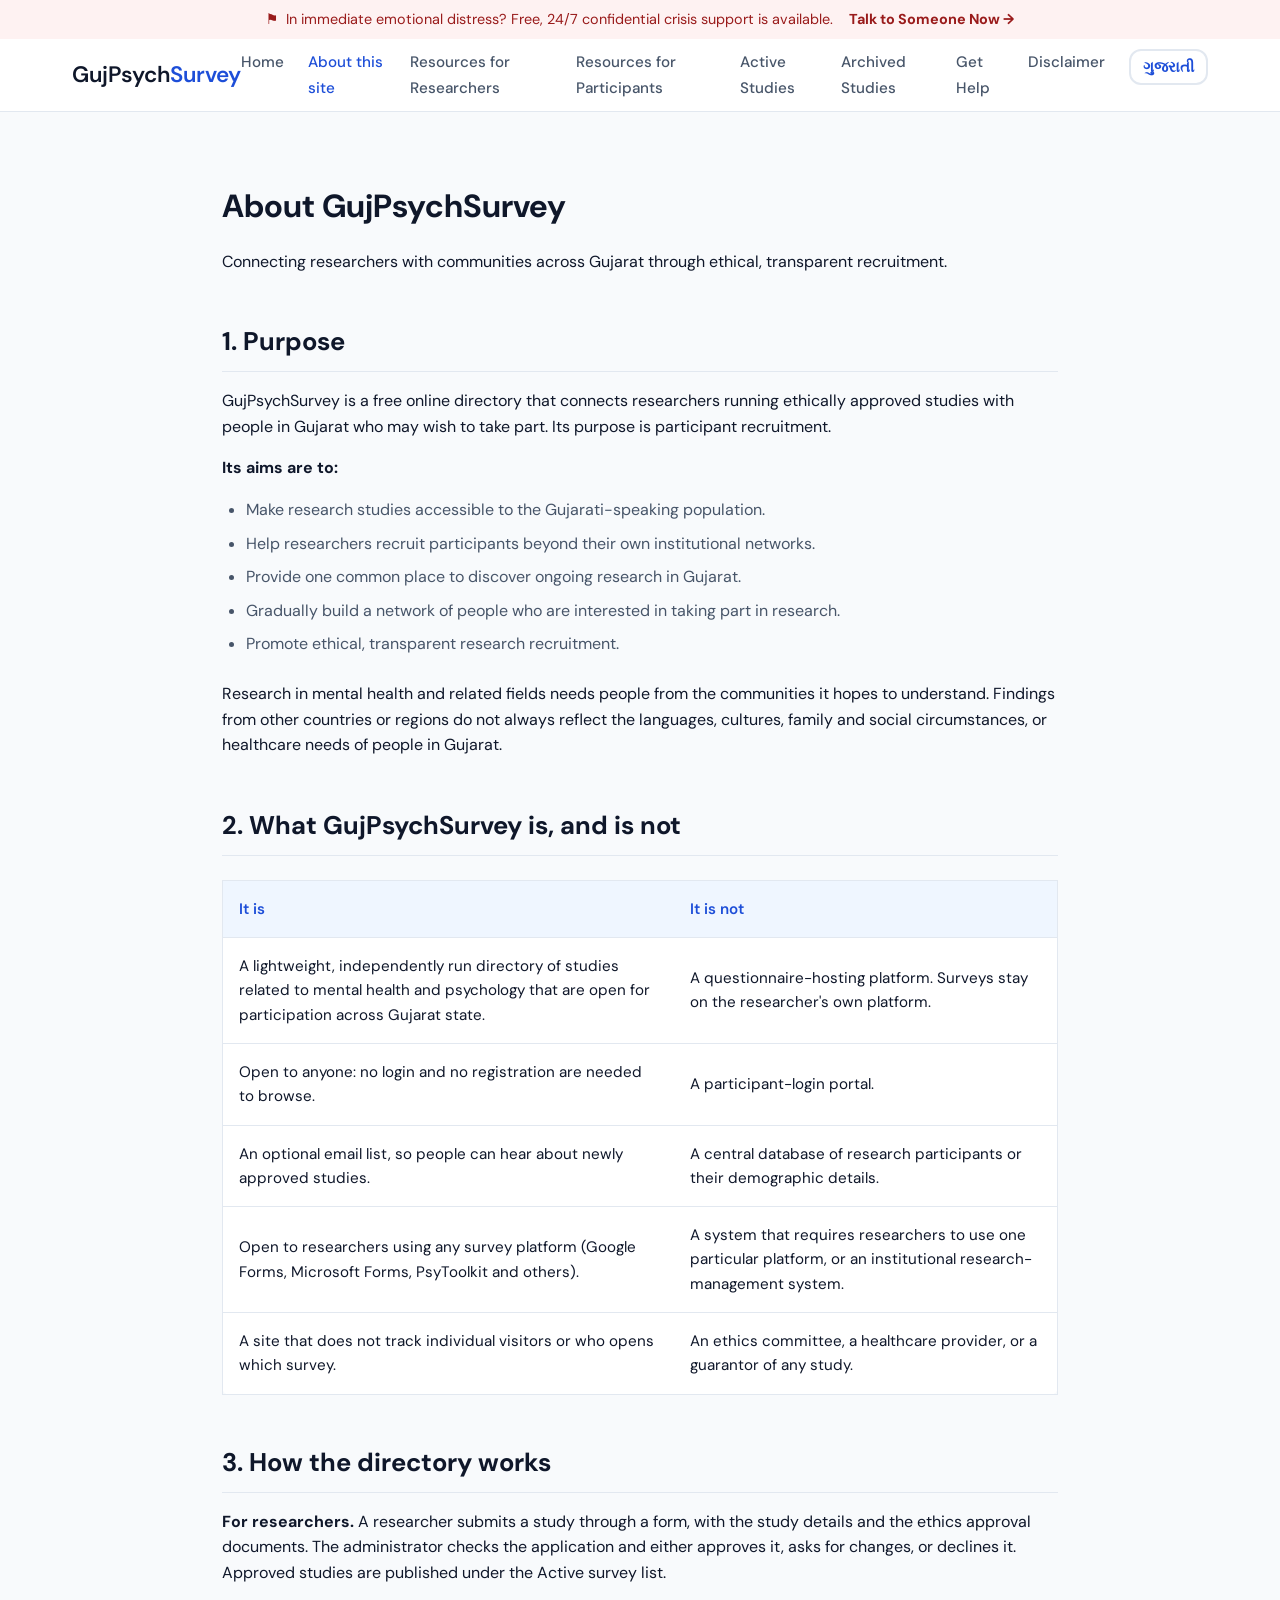
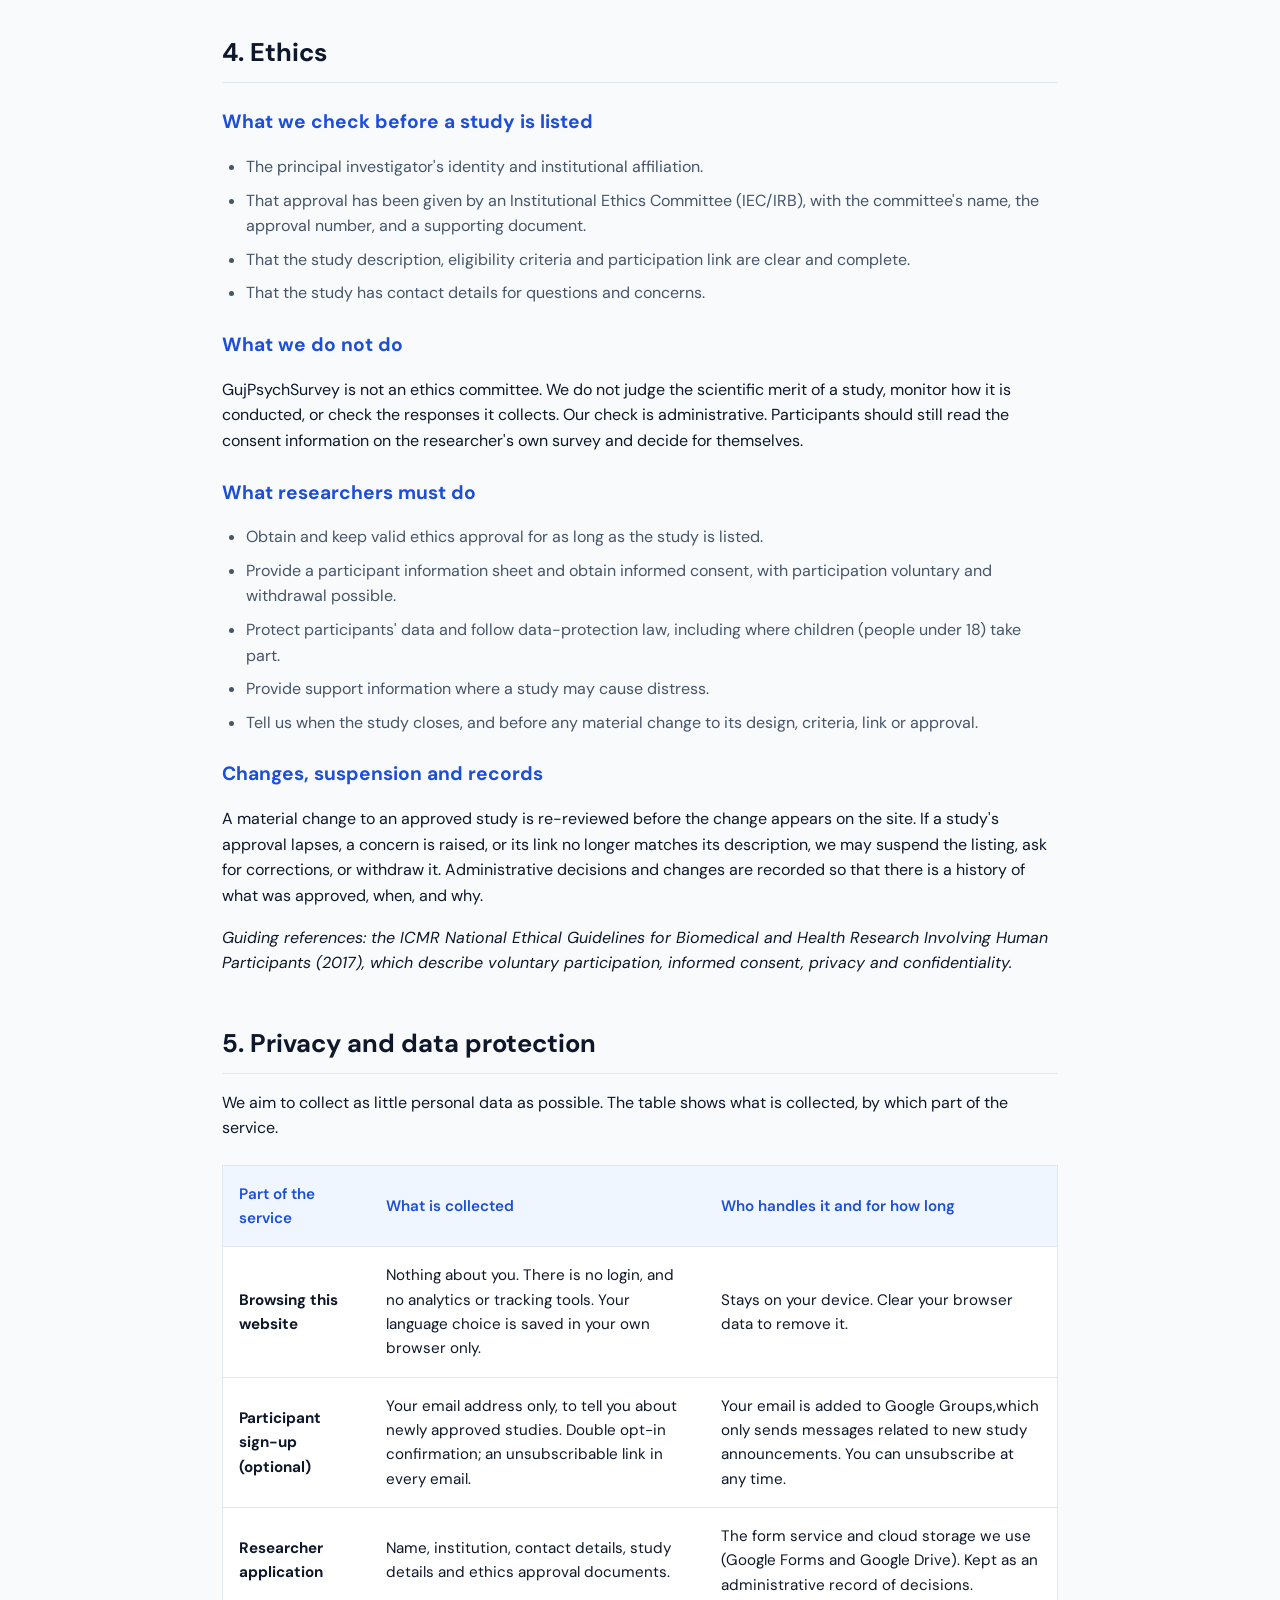
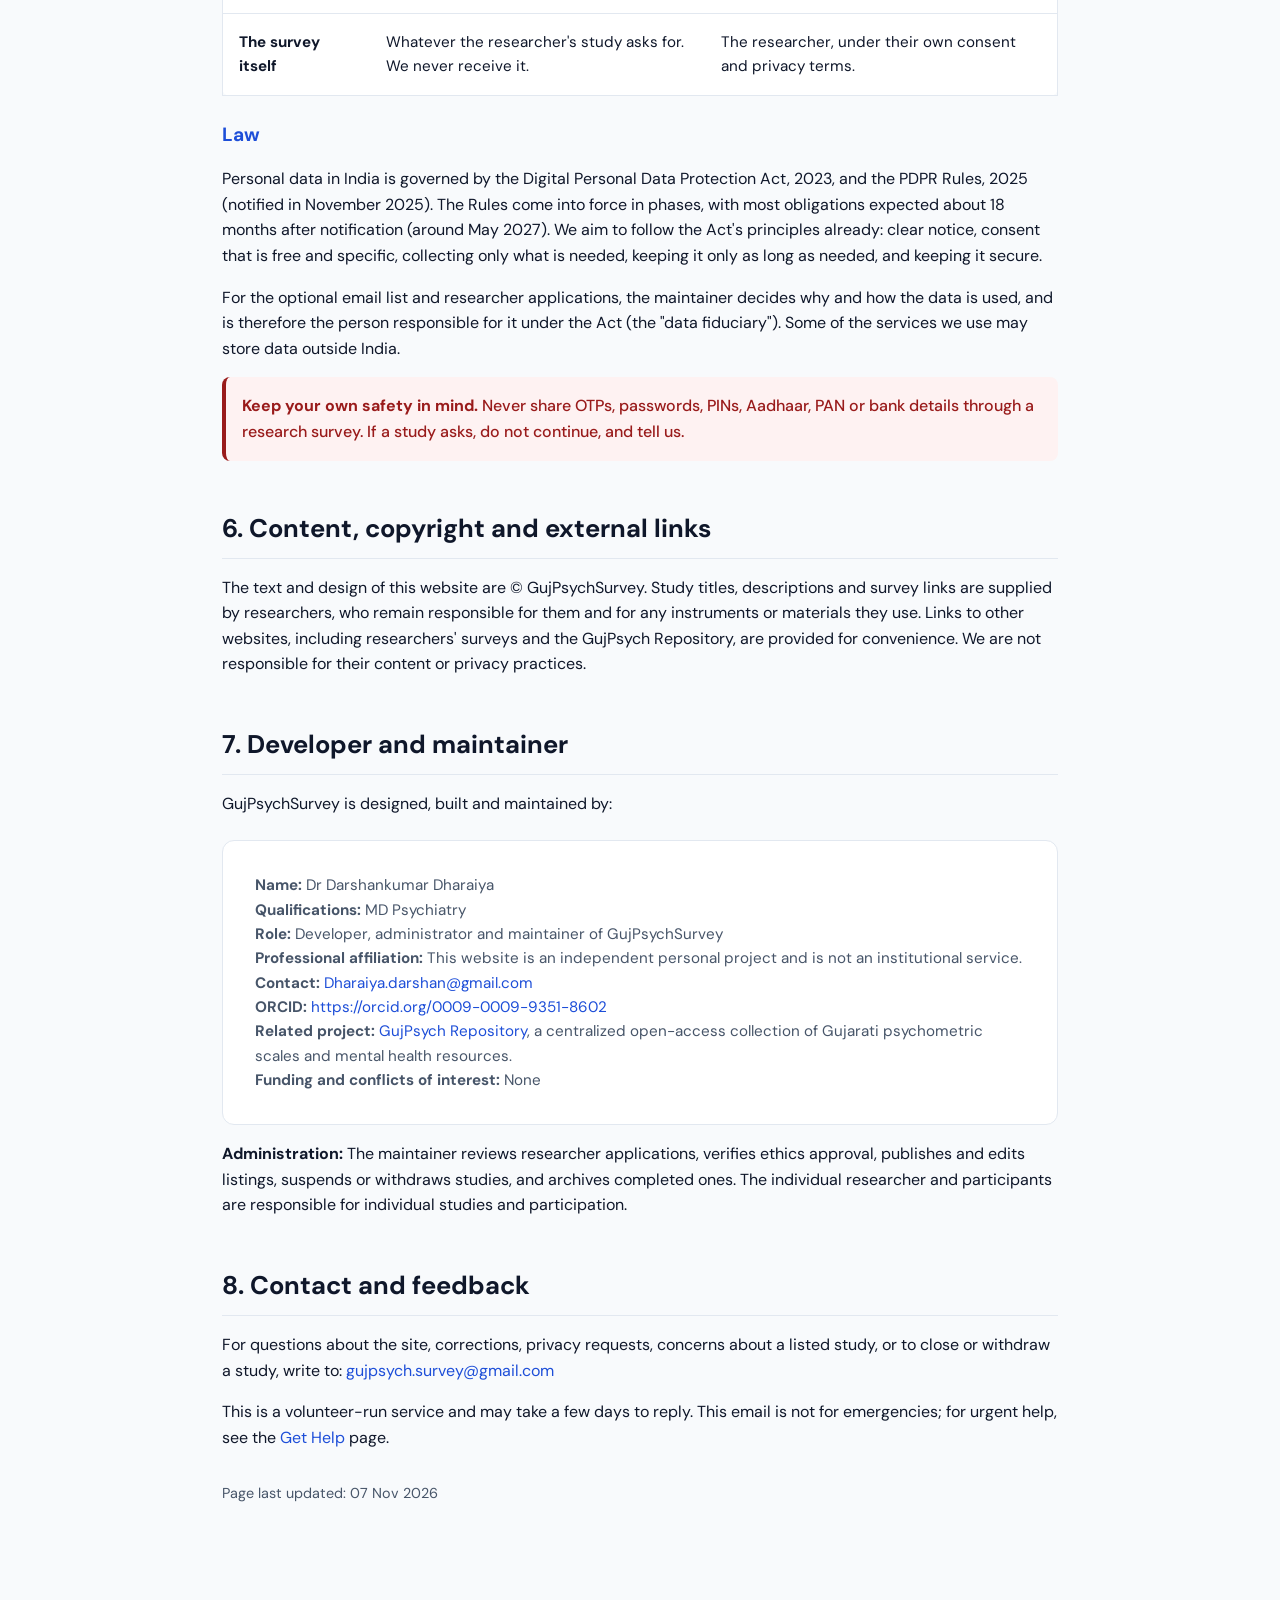
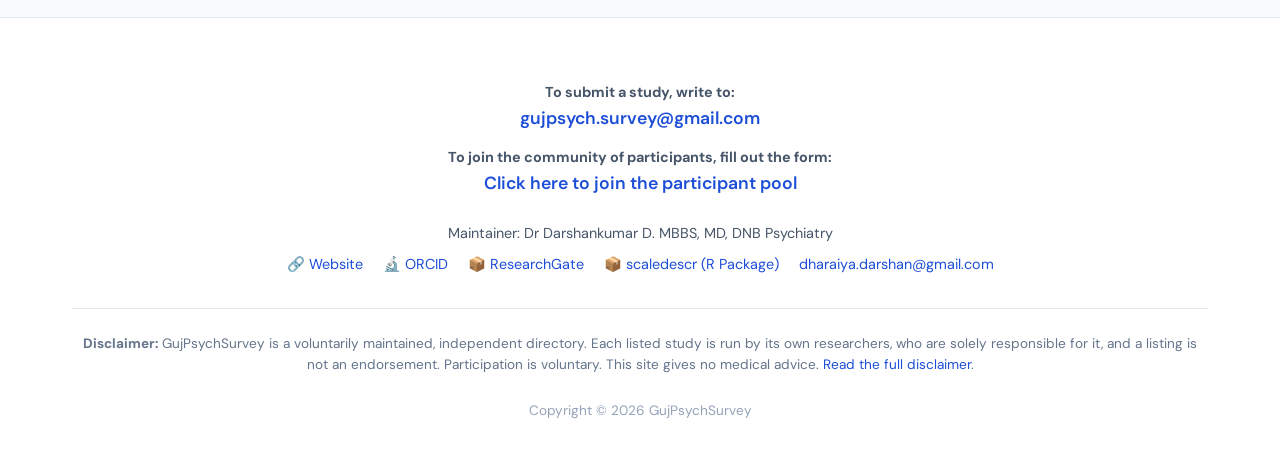
==== commit eb39ec50: "V_5_E_G Uploaded minor translation correction, formetted toggle button" ====
--- a/about.html
+++ b/about.html
@@ -42,12 +42,12 @@
   <div class="container" style="padding-top: 3rem; padding-bottom: 4rem; max-width: 900px;">
     
     <h1 style="color: var(--ink); margin-bottom: 0.5rem;" data-en="About GujPsychSurvey" data-gu="GujPsychSurvey વિશે">About GujPsychSurvey</h1>
-    <p class="lead" style="margin-bottom: 3rem;" data-en="Connecting researchers with communities across Gujarat through ethical, transparent recruitment." data-gu="નૈતિક, પારદર્શક ભરતી દ્વારા સમગ્ર ગુજરાતના સમુદાયો સાથે સંશોધકોને જોડવું.">Connecting researchers with communities across Gujarat through ethical, transparent recruitment.</p>
+    <p class="lead" style="margin-bottom: 3rem;" data-en="Connecting researchers with communities across Gujarat through ethical, transparent recruitment." data-gu="નૈતિક અને પારદર્શક ભરતી પ્રક્રિયા દ્વારા સમગ્ર ગુજરાતમાં સંશોધકોના સમુદાયને સહભાગીઓના સમુદાય સાથે જોડવો.">Connecting the community of researchers with the community of participants across Gujarat through ethical, transparent recruitment.</p>
 
     <!-- 1. Purpose -->
     <div class="content-section">
       <h2 data-en="1. Purpose" data-gu="૧. હેતુ">1. Purpose</h2>
-      <p data-en="GujPsychSurvey is a free online directory that connects researchers running ethically approved studies with people in Gujarat who may wish to take part. Its purpose is participant recruitment. It does not host or conduct research." data-gu="GujPsychSurvey એ એક મફત ઑનલાઇન ડિરેક્ટરી છે જે નૈતિક રીતે મંજૂર અભ્યાસો ચલાવતા સંશોધકોને ગુજરાતના એવા લોકો સાથે જોડે છે જેઓ ભાગ લેવા માંગતા હોય. તેનો હેતુ સહભાગી ભરતી છે. તે સંશોધન હોસ્ટ કરતું નથી અથવા કરતું નથી.">GujPsychSurvey is a free online directory that connects researchers running ethically approved studies with people in Gujarat who may wish to take part. Its purpose is participant recruitment. It does not host or conduct research.</p>
+      <p data-en="GujPsychSurvey is a free online directory that connects researchers running ethically approved studies with people in Gujarat who may wish to take part. Its purpose is participant recruitment." data-gu="GujPsychSurvey એ એક મફત ઑનલાઇન ડિરેક્ટરી છે જે નૈતિક રીતે મંજૂર થયેલા અભ્યાસો કરી રહેલા સંશોધકોને ગુજરાતના એવા લોકો સાથે જોડે છે જેઓ આવા અભ્યાસ (research)માં ભાગ લેવા માંગતા હોય. તેનો હેતુ સહભાગી ભરતી છે.">GujPsychSurvey is a free online directory that connects researchers running ethically approved studies with people in Gujarat who may wish to take part. Its purpose is participant recruitment.</p>
       <p data-en="<strong>Its aims are to:</strong>" data-gu="<strong>તેના ઉદ્દેશ્યો છે:</strong>"><strong>Its aims are to:</strong></p>
       <ul>
         <li data-en="Make research studies accessible to the Gujarati-speaking population." data-gu="ગુજરાતી ભાષી વસ્તી માટે સંશોધન અભ્યાસોને સુલભ બનાવવા.">Make research studies accessible to the Gujarati-speaking population.</li>
--- a/styles.css
+++ b/styles.css
@@ -350,4 +350,23 @@
 html[lang="gu"] h2, 
 html[lang="gu"] h3 {
   line-height: 1.3;
+}
+
+#lang-toggle {
+  background: var(--surface);
+  border: 2px solid var(--line);
+  color: var(--accent); /* Changed to blue to make it highlight */
+  padding: 0.35rem 0.75rem;
+  border-radius: var(--radius);
+  cursor: pointer;
+  font-family: 'DM Sans', 'Noto Sans Gujarati', sans-serif;
+  font-weight: 600; /* Made slightly bolder */
+  font-size: 0.95rem;
+  transition: all 0.2s ease;
+}
+
+#lang-toggle:hover {
+  background: var(--accent); /* Solid blue background on hover */
+  color: #ffffff; /* White text on hover */
+  border-color: var(--accent);
 }
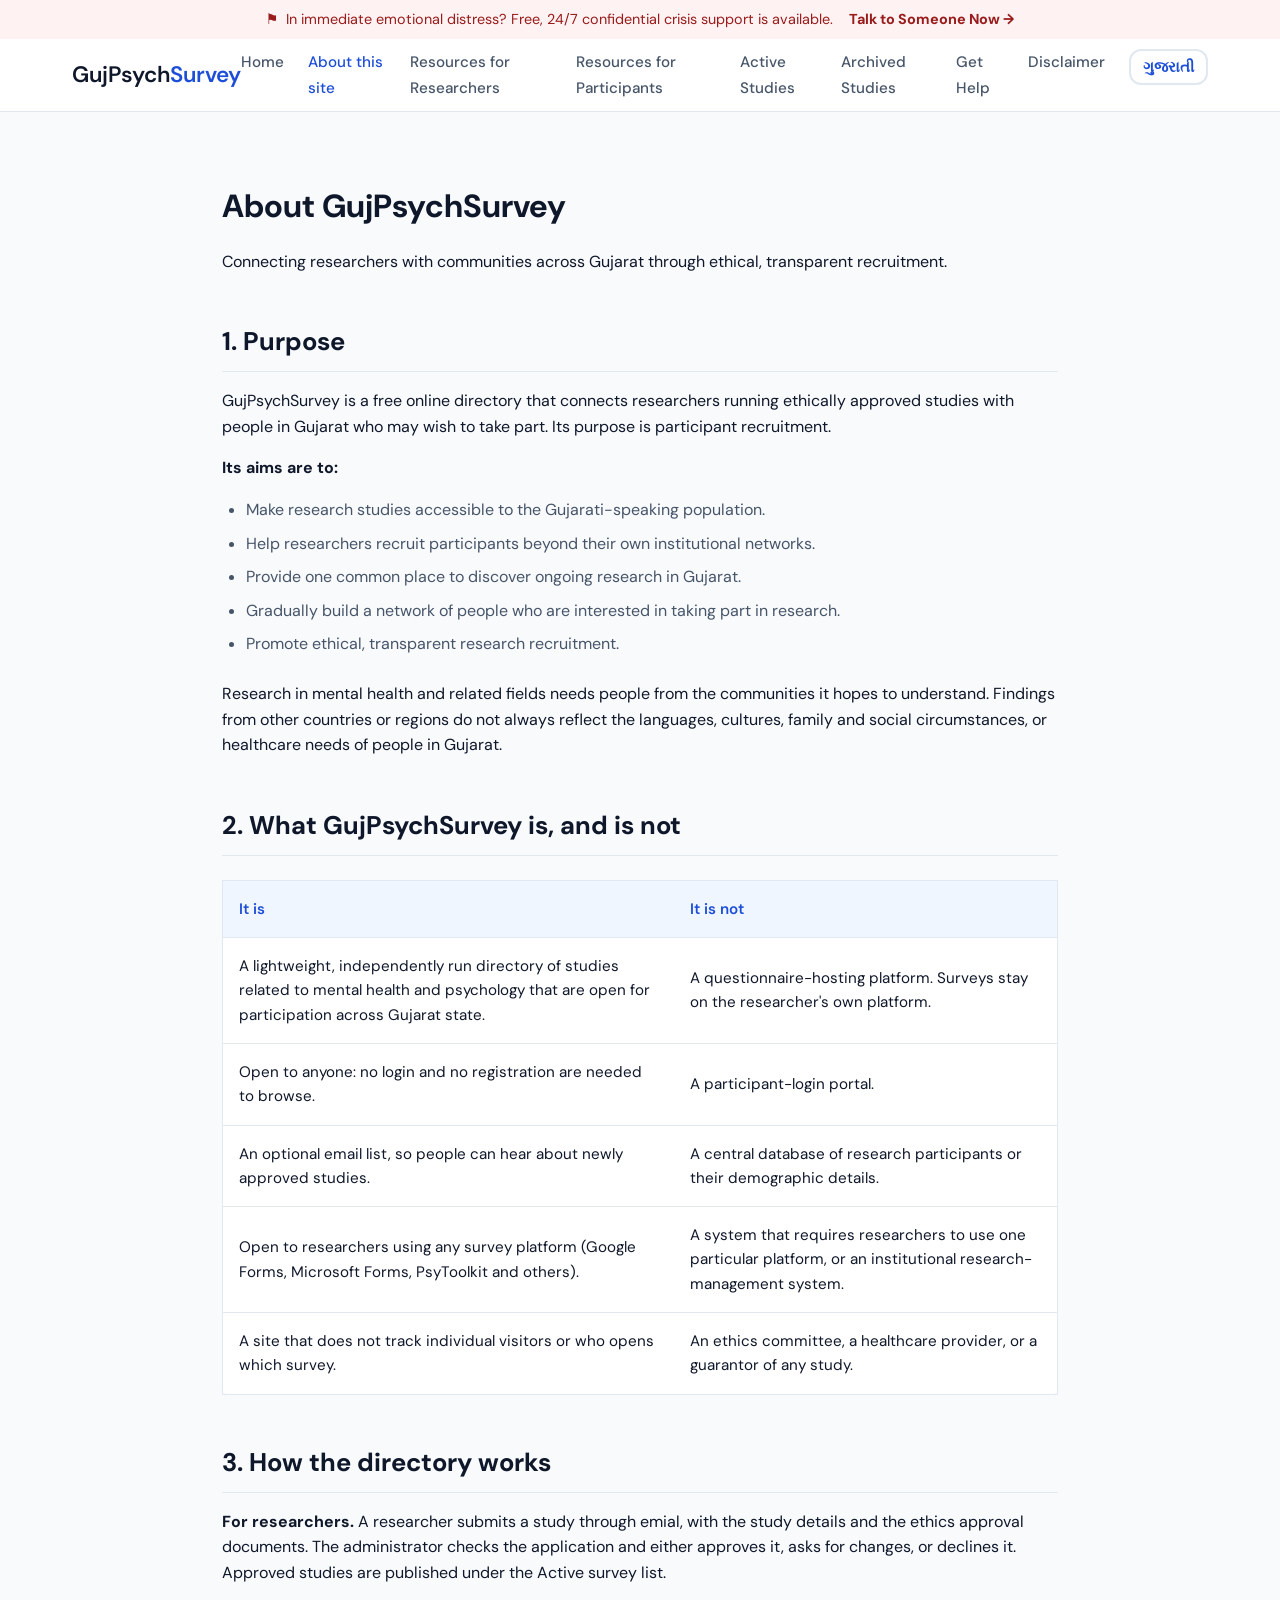
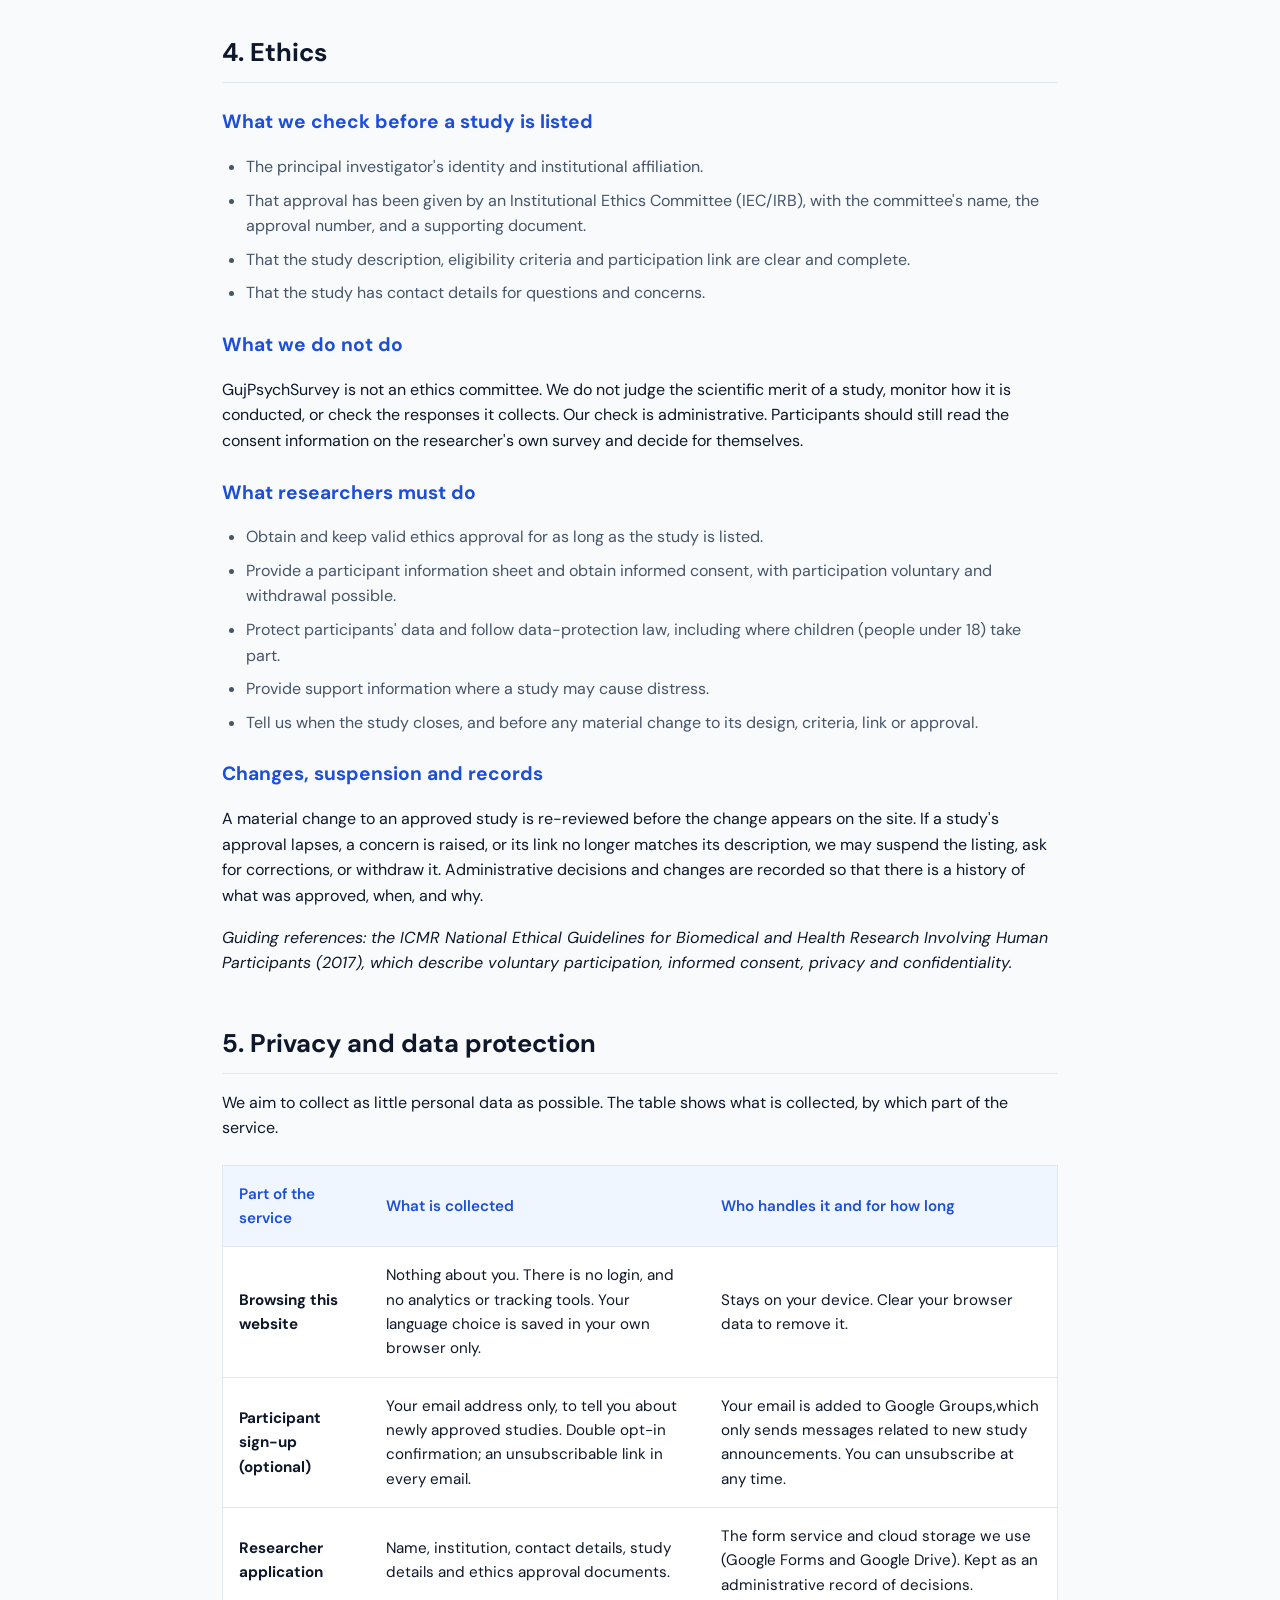
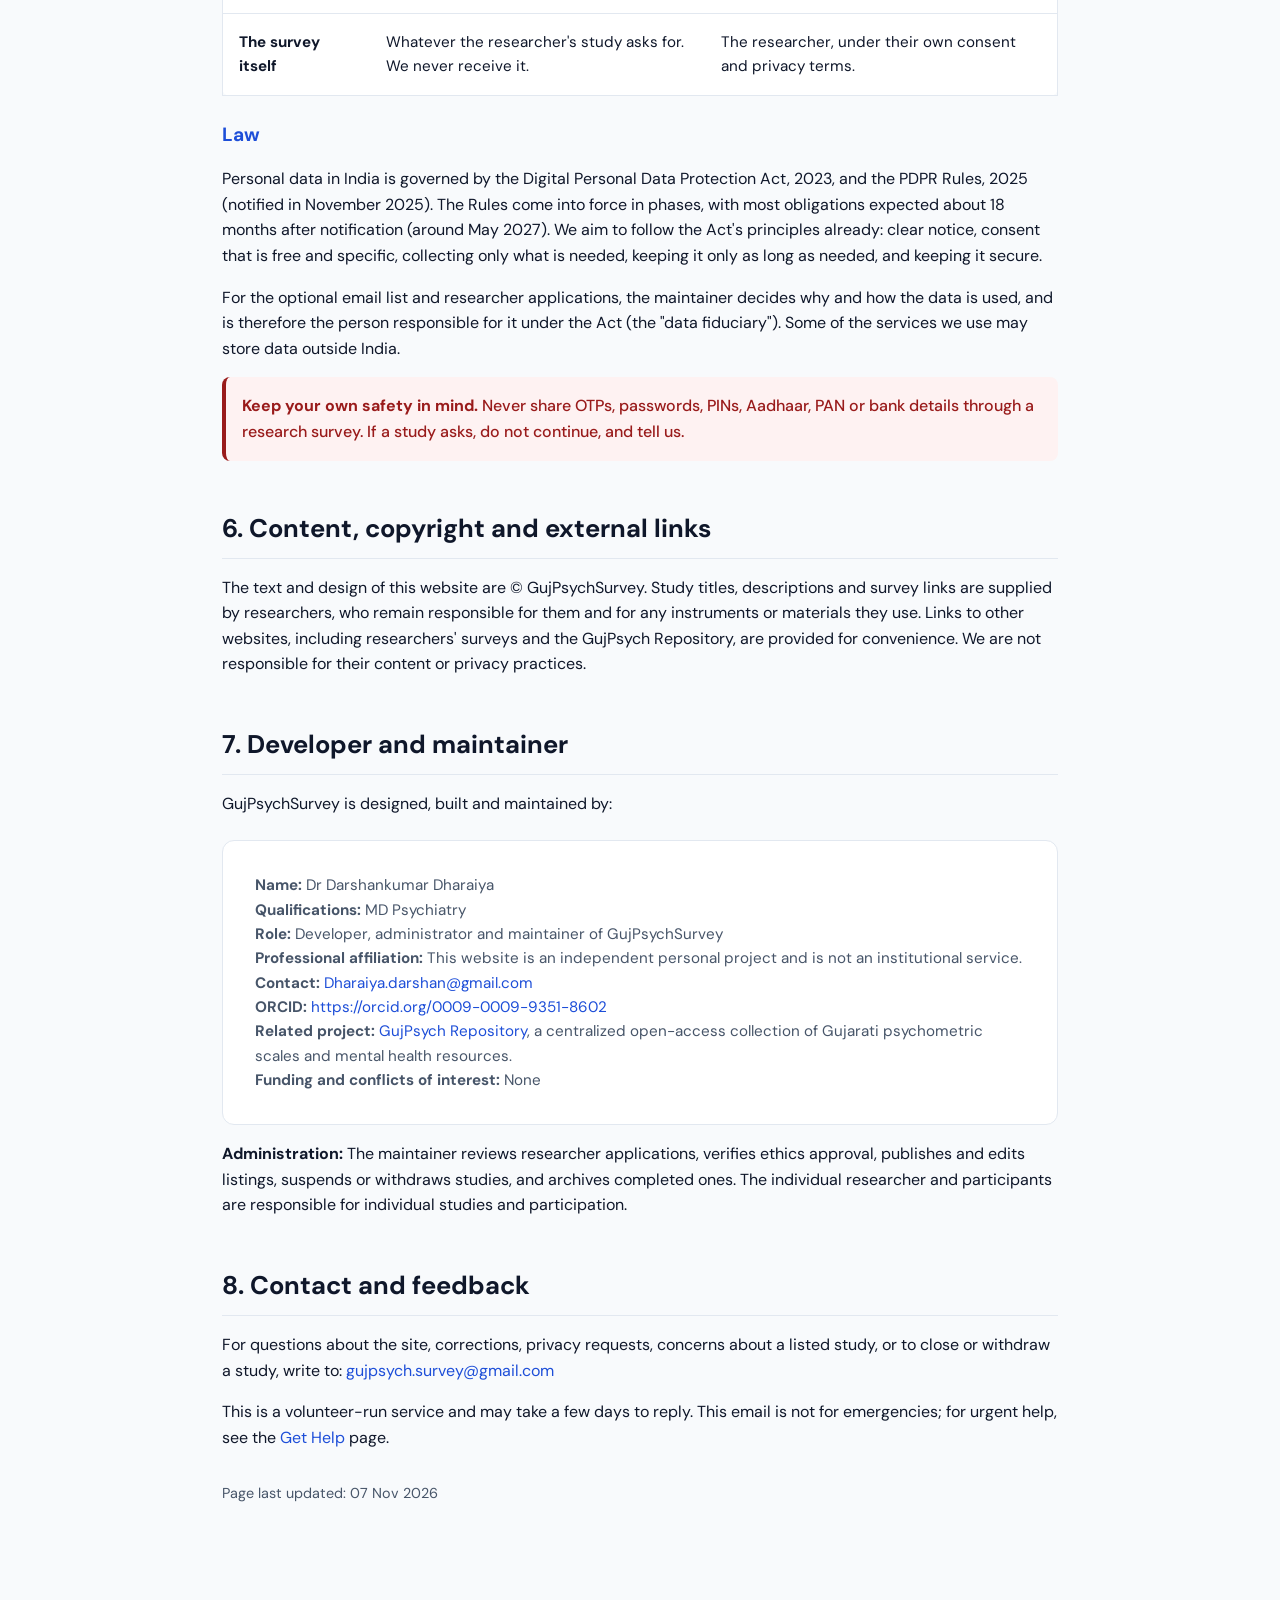
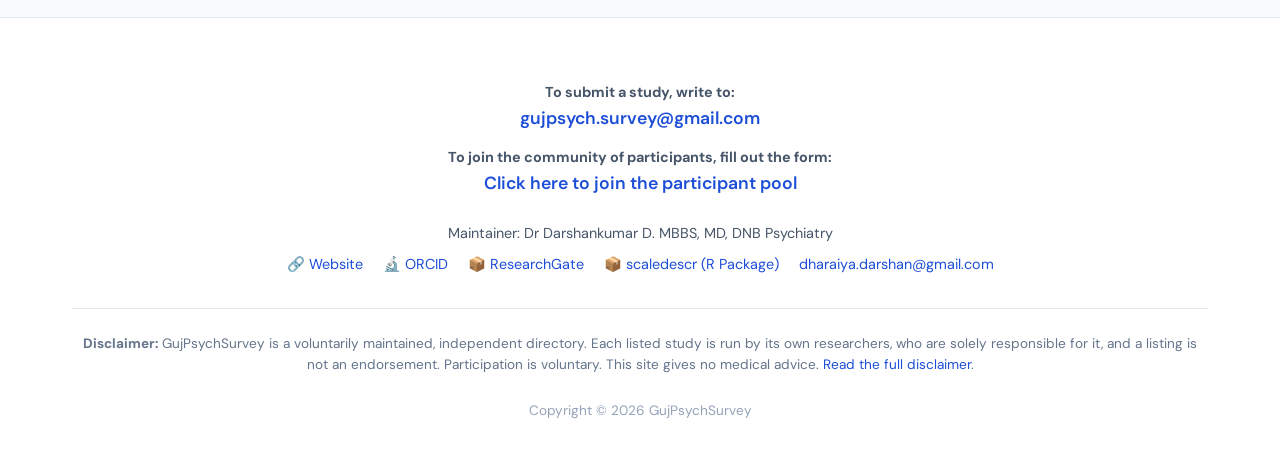
==== commit 612b38e4: "minor correction in translation and reference minor correction in translation and reference added fo" ====
--- a/about.html
+++ b/about.html
@@ -66,21 +66,21 @@
         <table class="data-table">
           <thead>
             <tr>
-              <th data-en="It is" data-gu="તે છે">It is</th>
-              <th data-en="It is not" data-gu="તે નથી">It is not</th>
+              <th data-en="It is" data-gu="આ શું છે.">It is</th>
+              <th data-en="It is not" data-gu="આ શું નથી">It is not</th>
             </tr>
           </thead>
           <tbody>
             <tr>
-              <td data-en="A lightweight, independently run directory of studies related to mental health and psychology that are open for participation across Gujarat state." data-gu="માનસિક સ્વાસ્થ્ય અને મનોવિજ્ઞાન સંબંધિત અભ્યાસોની હલકી, સ્વતંત્ર રીતે ચલાવવામાં આવતી ડિરેક્ટરી જે સમગ્ર ગુજરાત રાજ્યમાં ભાગીદારી માટે ખુલ્લી છે.">A lightweight, independently run directory of studies related to mental health and psychology that are open for participation across Gujarat state.</td>
-              <td data-en="A questionnaire-hosting platform. Surveys stay on the researcher's own platform." data-gu="પ્રશ્નાવલી-હોસ્ટિંગ પ્લેટફોર્મ. સર્વે સંશોધકના પોતાના પ્લેટફોર્મ પર જ રહે છે.">A questionnaire-hosting platform. Surveys stay on the researcher's own platform.</td>
-            </tr>
-            <tr>
-              <td data-en="Open to anyone: no login and no registration are needed to browse." data-gu="કોઈપણ માટે ખુલ્લું: બ્રાઉઝ કરવા માટે કોઈ લોગિન અને નોંધણીની જરૂર નથી.">Open to anyone: no login and no registration are needed to browse.</td>
+              <td data-en="A lightweight, independently run directory of studies related to mental health and psychology that are open for participation across Gujarat state." data-gu="માનસિક સ્વાસ્થ્ય અને મનોવિજ્ઞાન સંબંધિત અભ્યાસોની સરળ, સ્વતંત્ર રીતે ચલાવવામાં આવતી ડિરેક્ટરી જે સમગ્ર ગુજરાત રાજ્યમાં ભાગ લેવા માટે ખુલ્લી છે.">A lightweight, independently run directory of studies related to mental health and psychology that are open for participation across Gujarat state.</td>
+              <td data-en="A questionnaire-hosting platform. Surveys stay on the researcher's own platform." data-gu="પ્રશ્નાવલી-હોસ્ટિંગ પ્લેટફોર્મ. દરેક સંશોધકના સર્વે તેમના પસંદ કરેલ પ્લેટફોર્મ પર જ રહે છે.">A questionnaire-hosting platform. Surveys stay on the researcher's own platform.</td>
+            </tr>
+            <tr>
+              <td data-en="Open to anyone: no login and no registration are needed to browse." data-gu="કોઈપણ માટે ખુલ્લું: બ્રાઉઝ કરવા માટે કોઈ લોગિન અને નોંધણી/રજીસ્ટ્રેશન ની જરૂર નથી.">Open to anyone: no login and no registration are needed to browse.</td>
               <td data-en="A participant-login portal." data-gu="સહભાગી-લોગિન પોર્ટલ.">A participant-login portal.</td>
             </tr>
             <tr>
-              <td data-en="An optional email list, so people can hear about newly approved studies." data-gu="એક વૈકલ્પિક ઇમેઇલ સૂચિ, જેથી લોકો નવા મંજૂર થયેલા અભ્યાસો વિશે સાંભળી શકે.">An optional email list, so people can hear about newly approved studies.</td>
+              <td data-en="An optional email list, so people can hear about newly approved studies." data-gu="એક વૈકલ્પિક ઇમેઇલ લિસ્ટ, જેથી લોકો નવા બહાર પડેલા અભ્યાસો વિશે સાંભળી શકે.">An optional email list, so people can hear about newly approved studies.</td>
               <td data-en="A central database of research participants or their demographic details." data-gu="સંશોધન સહભાગીઓ અથવા તેમની વસ્તીવિષયક વિગતોનો કેન્દ્રીય ડેટાબેઝ.">A central database of research participants or their demographic details.</td>
             </tr>
             <tr>
@@ -89,7 +89,7 @@
             </tr>
             <tr>
               <td data-en="A site that does not track individual visitors or who opens which survey." data-gu="એવી સાઇટ જે વ્યક્તિગત મુલાકાતીઓ અથવા કોણ કયો સર્વે ખોલે છે તેને ટ્રેક કરતી નથી.">A site that does not track individual visitors or who opens which survey.</td>
-              <td data-en="An ethics committee, a healthcare provider, or a guarantor of any study." data-gu="નૈતિકતા સમિતિ, આરોગ્ય સેવા પ્રદાતા અથવા કોઈપણ અભ્યાસનું ગેરંટર.">An ethics committee, a healthcare provider, or a guarantor of any study.</td>
+              <td data-en="An ethics committee, a healthcare provider, or a guarantor of any study." data-gu="સંસ્થાકીય નૈતિકતા/આચાર સમિતિ(IEC), આરોગ્ય સેવા પૂરી પાડનાર અથવા કોઈપણ અભ્યાસનું ગેરંટર.">An ethics committee, a healthcare provider, or a guarantor of any study.</td>
             </tr>
           </tbody>
         </table>
@@ -99,7 +99,7 @@
     <!-- 3. How it works -->
     <div class="content-section">
       <h2 data-en="3. How the directory works" data-gu="૩. ડિરેક્ટરી કેવી રીતે કાર્ય કરે છે">3. How the directory works</h2>
-      <p data-en="<strong>For researchers.</strong> A researcher submits a study through a form, with the study details and the ethics approval documents. The administrator checks the application and either approves it, asks for changes, or declines it. Approved studies are published under the Active survey list." data-gu="<strong>સંશોધકો માટે.</strong> એક સંશોધક ફોર્મ દ્વારા અભ્યાસ સબમિટ કરે છે, જેમાં અભ્યાસની વિગતો અને નૈતિકતા મંજૂરી દસ્તાવેજો હોય છે. વ્યવસ્થાપક અરજીની ચકાસણી કરે છે અને ક્યાં તો તેને મંજૂર કરે છે, ફેરફારો માંગે છે અથવા નકારે છે. મંજૂર થયેલા અભ્યાસો સક્રિય સર્વે યાદી હેઠળ પ્રકાશિત થાય છે."><strong>For researchers.</strong> A researcher submits a study through a form, with the study details and the ethics approval documents. The administrator checks the application and either approves it, asks for changes, or declines it. Approved studies are published under the Active survey list.</p>
+      <p data-en="<strong>For researchers.</strong> A researcher submits a study through emial, with the study details and the ethics approval documents. The administrator checks the application and either approves it, asks for changes, or declines it. Approved studies are published under the Active survey list." data-gu="<strong>સંશોધકો માટે.</strong> સંશોધક ઈ-મેલ  દ્વારા અભ્યાસ સબમિટ કરે છે, જેમાં અભ્યાસની વિગતો અને નૈતિકતા મંજૂરી દસ્તાવેજો હોય છે. વ્યવસ્થાપક અરજીની ચકાસણી કરે છે અને ક્યાં તો તેને મંજૂર કરે છે, અથવા નકારે છે. મંજૂર થયેલા અભ્યાસો સક્રિય સર્વે યાદી હેઠળ પ્રકાશિત થાય છે."><strong>For researchers.</strong> A researcher submits a study through email, with the study details and the ethics approval documents. The administrator checks the application and either approves it, or declines it. Approved studies are published under the Active survey list.</p>
     </div>
 
     <!-- 4. Ethics -->
@@ -111,7 +111,7 @@
         <li data-en="The principal investigator's identity and institutional affiliation." data-gu="પ્રિન્સિપલ ઇન્વેસ્ટિગેટરની ઓળખ અને સંસ્થાકીય જોડાણ.">The principal investigator's identity and institutional affiliation.</li>
         <li data-en="That approval has been given by an Institutional Ethics Committee (IEC/IRB), with the committee's name, the approval number, and a supporting document." data-gu="કે મંજૂરી સંસ્થાકીય નૈતિકતા સમિતિ (IEC/IRB) દ્વારા આપવામાં આવી છે, જેમાં સમિતિનું નામ, મંજૂરી નંબર અને સહાયક દસ્તાવેજ છે.">That approval has been given by an Institutional Ethics Committee (IEC/IRB), with the committee's name, the approval number, and a supporting document.</li>
         <li data-en="That the study description, eligibility criteria and participation link are clear and complete." data-gu="કે અભ્યાસ વર્ણન, પાત્રતા માપદંડ અને ભાગીદારી લિંક સ્પષ્ટ અને સંપૂર્ણ છે.">That the study description, eligibility criteria and participation link are clear and complete.</li>
-        <li data-en="That the study has contact details for questions and concerns." data-gu="કે અભ્યાસમાં પ્રશ્નો અને ચિંતાઓ માટે સંપર્ક વિગતો છે.">That the study has contact details for questions and concerns.</li>
+        <li data-en="That the study has contact details for questions and concerns." data-gu="કે અભ્યાસમાં પ્રશ્નો અને વધુ માહિતી માટે સંપર્ક વિગતો છે.">That the study has contact details for questions and concerns.</li>
       </ul>
 
       <h3 data-en="What we do not do" data-gu="અમે શું કરતા નથી">What we do not do</h3>
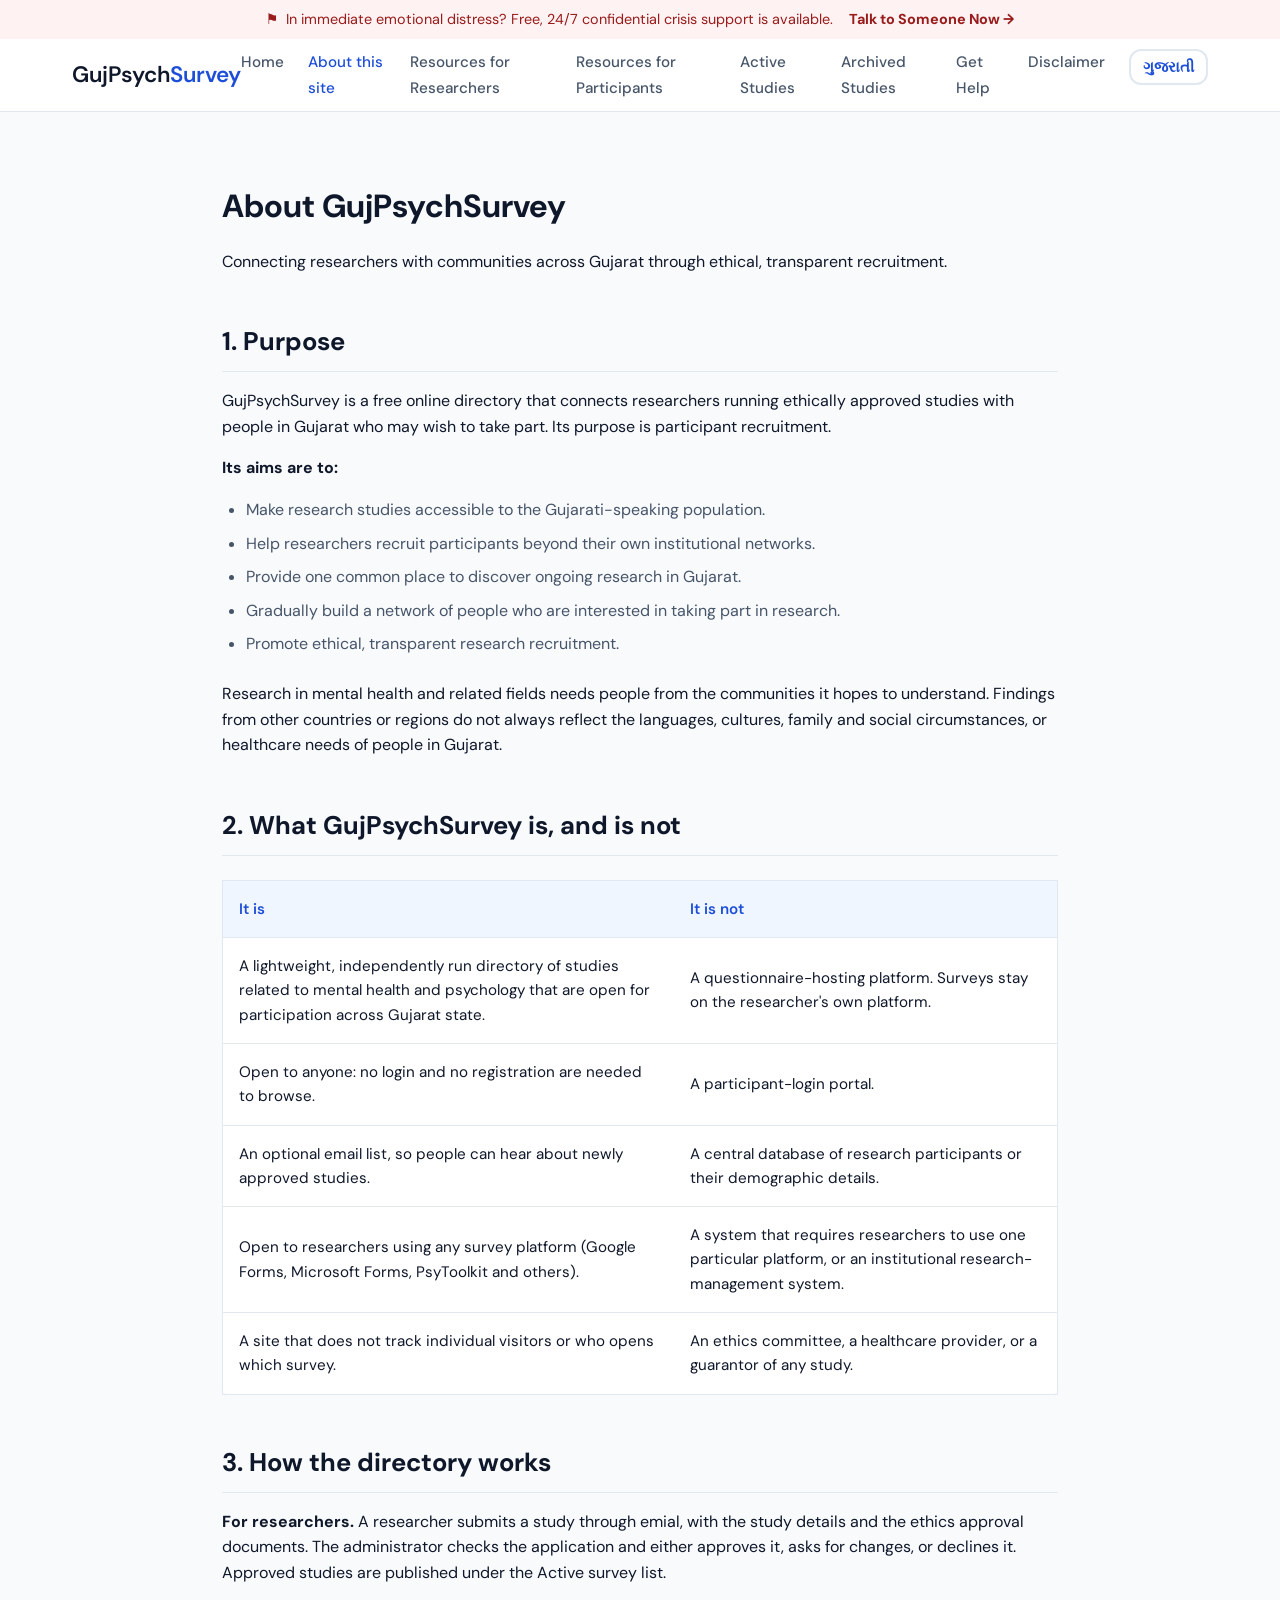
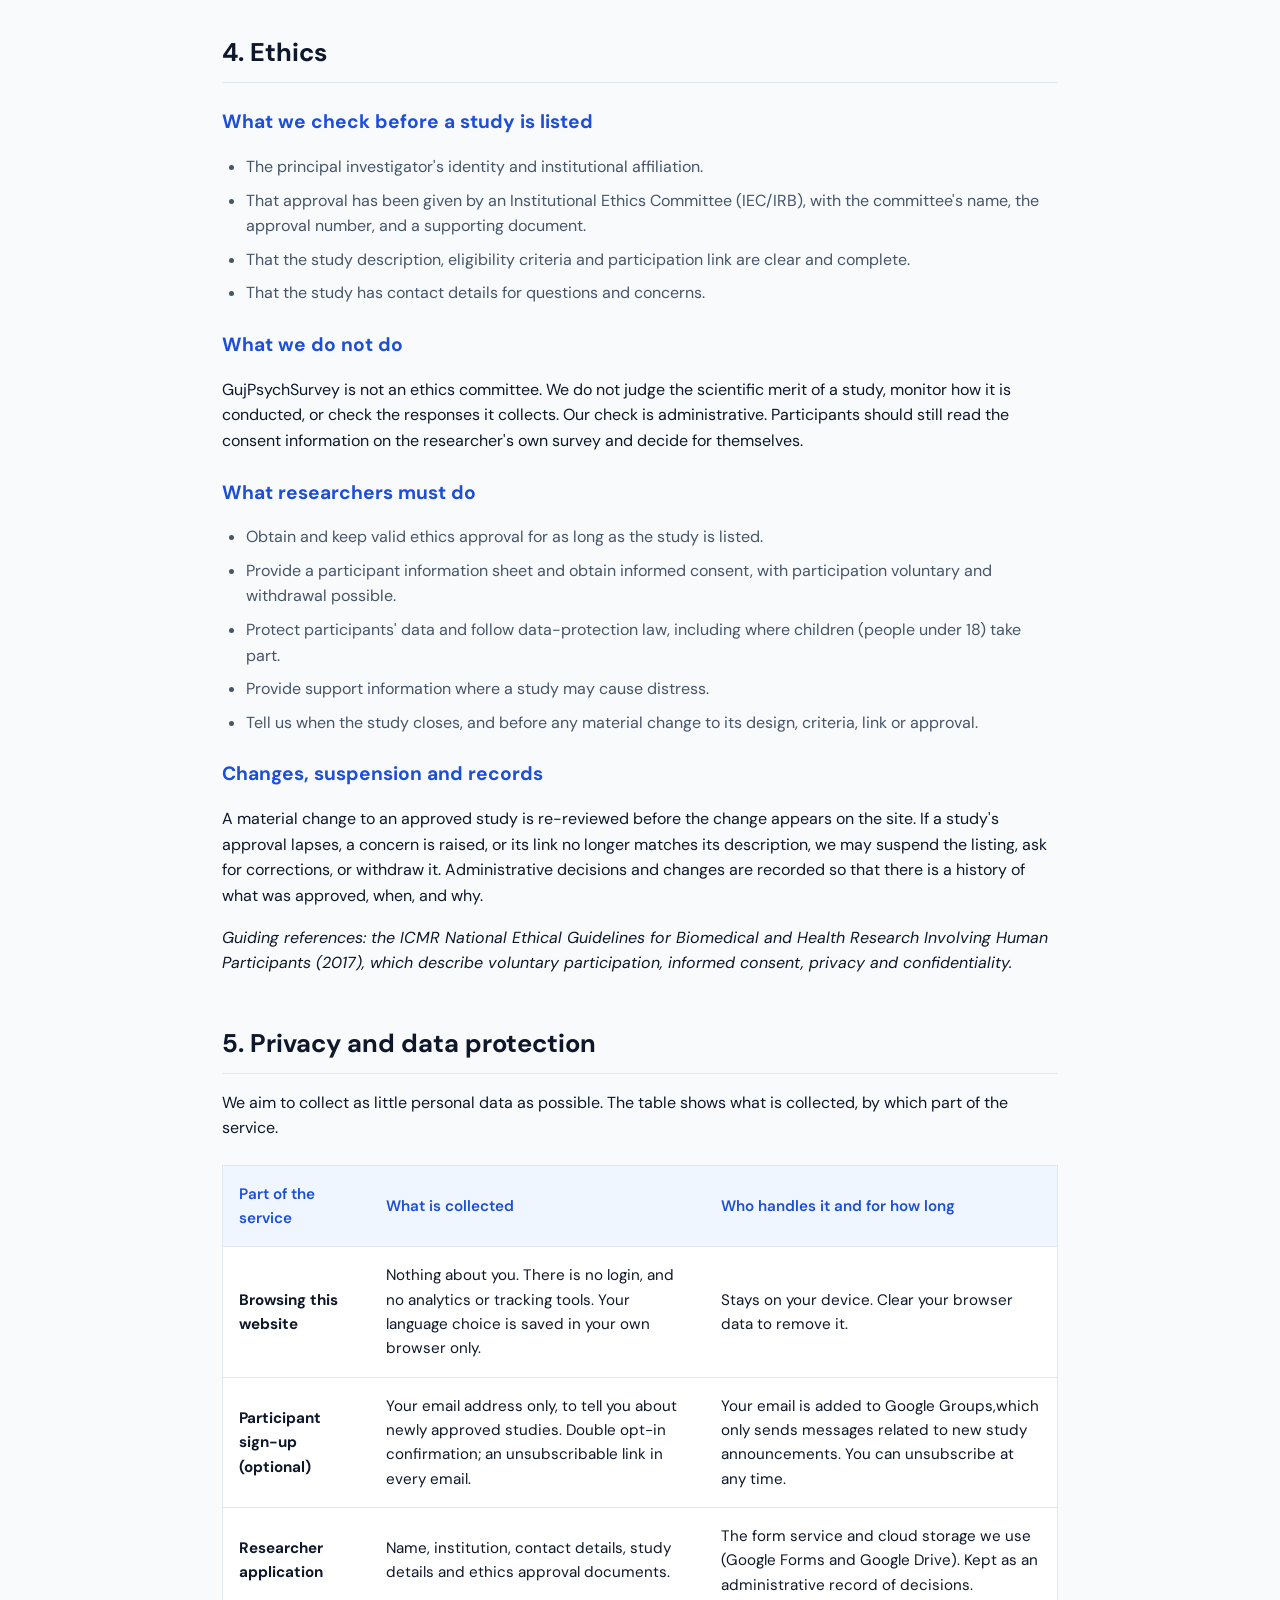
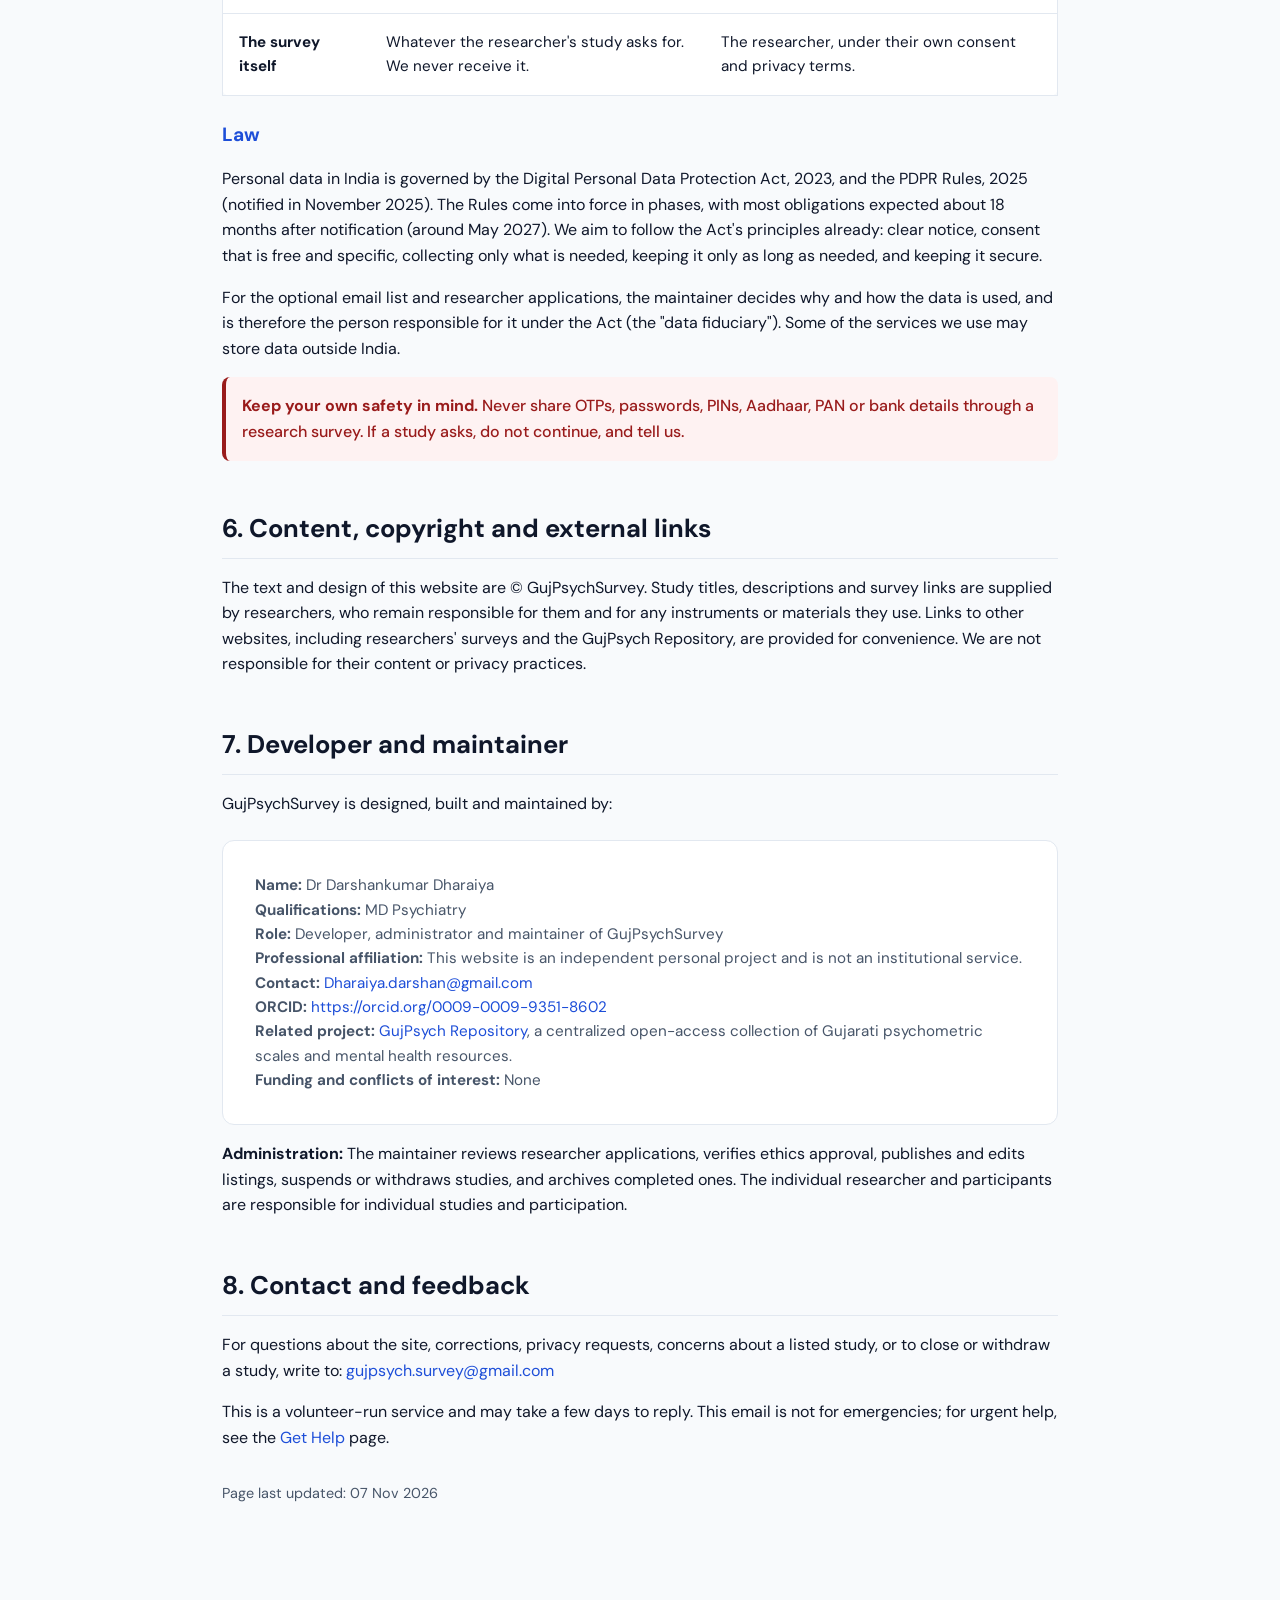
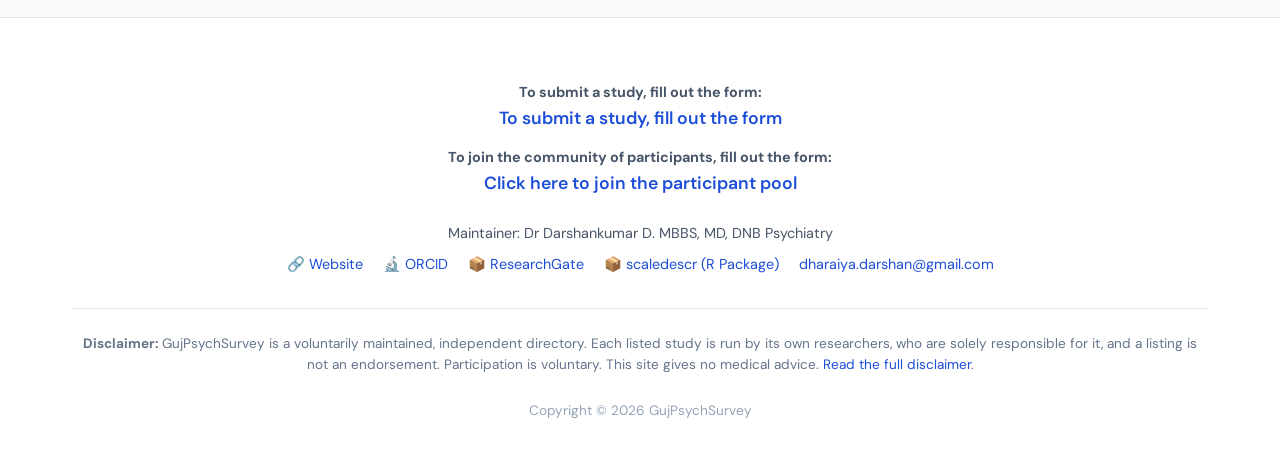
==== commit 7e387c26: "site_V_6_E_G Gujarati corrected, and link for researcher added" ====
--- a/about.html
+++ b/about.html
@@ -181,7 +181,7 @@
 
     <!-- 7. Content & Links -->
     <div class="content-section">
-      <h2 data-en="6. Content, copyright and external links" data-gu="૬. સામગ્રી, કૉપીરાઇટ અને બાહ્ય લિંક્સ">6. Content, copyright and external links</h2>
+      <h2 data-en="6. Content, copyright and external links" data-gu="૬. સામગ્રી, કૉપીરાઇટ અને બહારની લિંક્સ">6. Content, copyright and external links</h2>
       <p data-en="The text and design of this website are © GujPsychSurvey. Study titles, descriptions and survey links are supplied by researchers, who remain responsible for them and for any instruments or materials they use. Links to other websites, including researchers' surveys and the GujPsych Repository, are provided for convenience. We are not responsible for their content or privacy practices." data-gu="આ વેબસાઇટનું ટેક્સ્ટ અને ડિઝાઇન © GujPsychSurvey છે. અભ્યાસ શીર્ષકો, વર્ણનો અને સર્વે લિંક્સ સંશોધકો દ્વારા પ્રદાન કરવામાં આવે છે, જે તેમના અને તેમના દ્વારા ઉપયોગમાં લેવાતા કોઈપણ સાધનો અથવા સામગ્રી માટે જવાબદાર રહે છે. અન્ય વેબસાઇટ્સની લિંક્સ, જેમાં સંશોધકોના સર્વે અને ગુજસાઇક રિપોઝિટરીનો સમાવેશ થાય છે, તે સુવિધા માટે પ્રદાન કરવામાં આવી છે. અમે તેમની સામગ્રી અથવા ગોપનીયતા પ્રથાઓ માટે જવાબદાર નથી.">The text and design of this website are © GujPsychSurvey. Study titles, descriptions and survey links are supplied by researchers, who remain responsible for them and for any instruments or materials they use. Links to other websites, including researchers' surveys and the GujPsych Repository, are provided for convenience. We are not responsible for their content or privacy practices.</p>
     </div>
 
